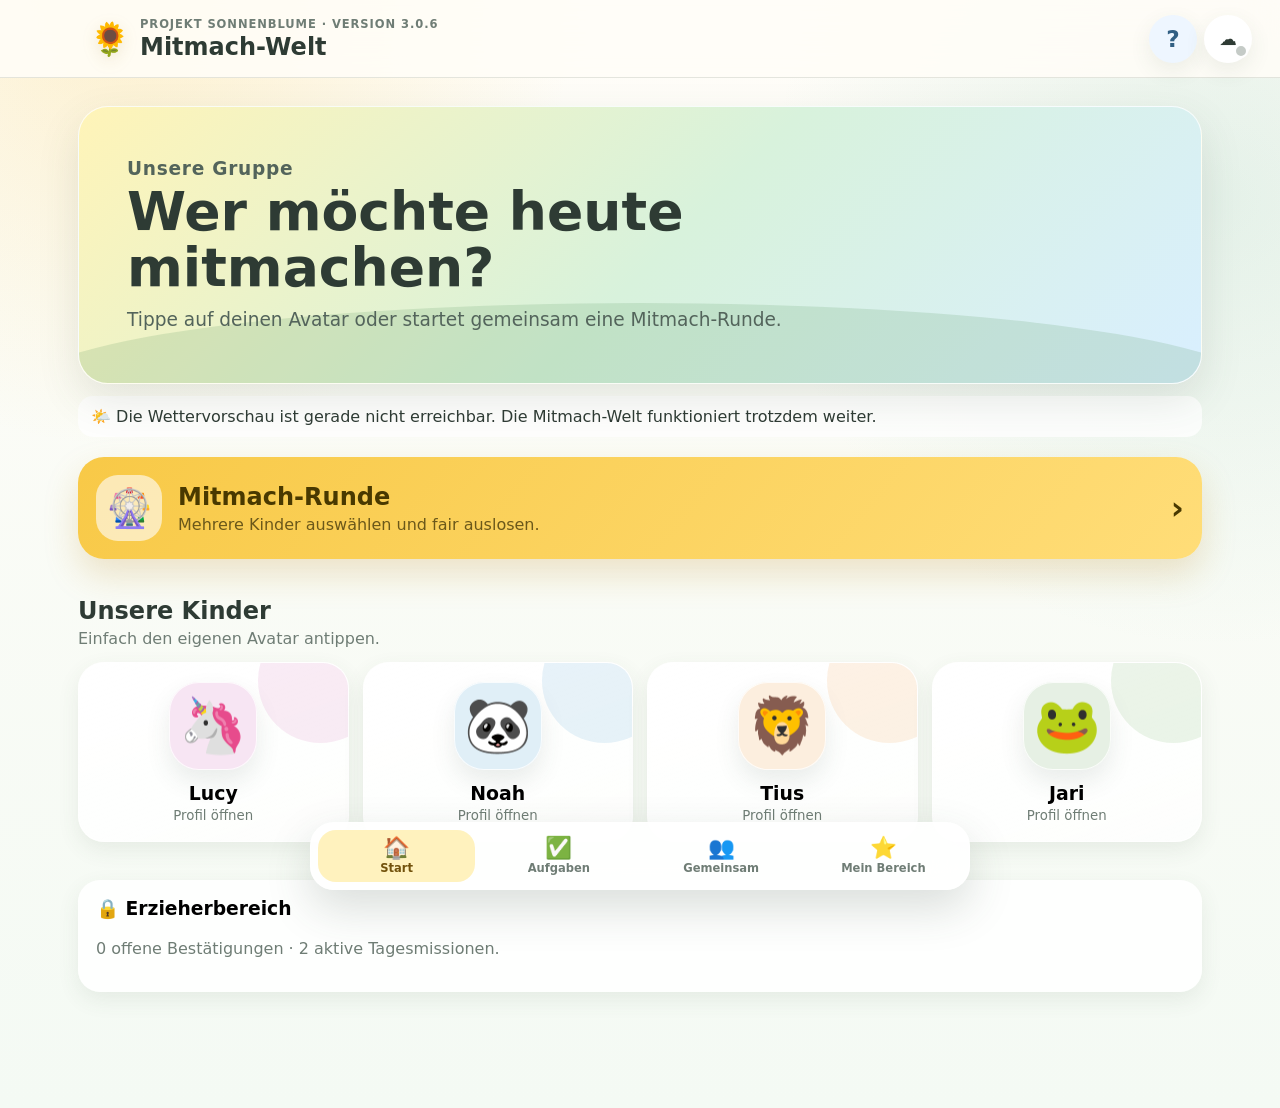
==== index.html @ bdfdc665 "Mitmach-Welt 3.0.6 – kritischen Profil-Navigationsfehler beheben" ====
<!doctype html>
<html lang="de">
<head>
  <meta charset="utf-8">
  <meta name="viewport" content="width=device-width, initial-scale=1, viewport-fit=cover">
  <meta name="theme-color" content="#f6c84d">
  <meta name="color-scheme" content="light">
  <meta name="apple-mobile-web-app-capable" content="yes">
  <meta name="apple-mobile-web-app-status-bar-style" content="default">
  <meta name="apple-mobile-web-app-title" content="Mitmach-Welt">
  <meta name="description" content="Mitmach-Welt – Aufgaben, persönliche Ziele und gemeinsame Erfolge für Kinder in Wohngruppen.">
  <link rel="manifest" href="./manifest.webmanifest">
  <link rel="apple-touch-icon" href="./icon-192.png">
  <link rel="stylesheet" href="./styles.css">
  <title>Mitmach-Welt 3.0.6</title>
</head>
<body>
  <div class="app-shell" id="appShell">
    <header class="topbar">
      <button class="round-icon-button" id="backButton" type="button" aria-label="Zurück" hidden>←</button>
      <div class="brand-block">
        <span class="brand-flower" aria-hidden="true">🌻</span>
        <div>
          <p class="eyebrow">Projekt Sonnenblume · Version 3.0.6</p>
          <h1 id="screenTitle">Mitmach-Welt</h1>
        </div>
      </div>
      <div class="topbar-actions">
        <button class="round-icon-button help-icon-button" id="helpButton" type="button" aria-label="Hilfe zur Mitmach-Welt" title="Hilfe">?</button>
        <button class="round-icon-button sync-icon-button" id="syncButton" type="button" aria-label="Geräte & Synchronisierung" title="Geräte & Synchronisierung">☁️</button>
        <button class="round-icon-button hidden-home-button" id="homeButton" type="button" aria-label="Startseite" hidden>⌂</button>
      </div>
    </header>

    <main id="app" class="screen" aria-live="polite"></main>

    <nav class="bottom-nav" id="bottomNav" aria-label="Hauptnavigation"></nav>
  </div>

  <div id="modalRoot"></div>
  <div id="toast" class="toast" role="status"></div>
  <div id="confettiRoot" class="confetti-root" aria-hidden="true"></div>
  <div id="updateBanner" class="update-banner" hidden>
    <span>Eine neue Version ist bereit.</span>
    <button id="reloadApp" type="button">Jetzt laden</button>
  </div>

  <noscript>Für die Mitmach-Welt muss JavaScript aktiviert sein.</noscript>
  <script src="./app.js" defer></script>
  <script src="./hotfix-3.0.3.js" defer></script>
  <script src="./hotfix-3.0.4.js" defer></script>
  <script src="./hotfix-3.0.6.js" defer></script>
  <script src="./sync.js" defer></script>
</body>
</html>
---- styles.css ----
:root {
  --sun: #f6c84d;
  --sun-deep: #e7a821;
  --leaf: #5f9b62;
  --leaf-dark: #3f7250;
  --sky: #dff3ff;
  --cream: #fffaf0;
  --paper: rgba(255,255,255,.94);
  --ink: #2e3b34;
  --muted: #6f7d75;
  --line: rgba(66, 86, 74, .14);
  --danger: #b95e65;
  --warning: #b8842a;
  --success: #4d8c60;
  --shadow: 0 16px 42px rgba(72, 86, 70, .13);
  --shadow-soft: 0 8px 22px rgba(72, 86, 70, .09);
  --radius-xl: 30px;
  --radius-lg: 22px;
  --radius-md: 16px;
  --safe-top: env(safe-area-inset-top, 0px);
  --safe-bottom: env(safe-area-inset-bottom, 0px);
}

* { box-sizing: border-box; }
html { min-height: 100%; background: var(--cream); }
body {
  margin: 0;
  min-height: 100%;
  color: var(--ink);
  font-family: ui-rounded, "SF Pro Rounded", "Avenir Next", "Segoe UI", system-ui, sans-serif;
  background:
    radial-gradient(circle at 10% 0%, rgba(246,200,77,.24), transparent 28rem),
    radial-gradient(circle at 95% 18%, rgba(117,190,166,.18), transparent 28rem),
    linear-gradient(180deg, #fffdf8 0%, #f4faf4 100%);
  -webkit-tap-highlight-color: transparent;
}
button, input, select, textarea { font: inherit; }
button { -webkit-tap-highlight-color: transparent; }
button:focus-visible, input:focus-visible, select:focus-visible, textarea:focus-visible {
  outline: 4px solid rgba(74, 143, 201, .24);
  outline-offset: 2px;
}

.app-shell { min-height: 100vh; padding-bottom: calc(88px + var(--safe-bottom)); }
.topbar {
  position: sticky;
  top: 0;
  z-index: 50;
  min-height: calc(78px + var(--safe-top));
  padding: calc(12px + var(--safe-top)) clamp(14px, 3vw, 28px) 12px;
  display: grid;
  grid-template-columns: 50px minmax(0,1fr) 50px;
  align-items: center;
  gap: 12px;
  background: rgba(255,253,248,.88);
  backdrop-filter: blur(18px);
  border-bottom: 1px solid var(--line);
}
.brand-block { display: flex; align-items: center; gap: 10px; min-width: 0; }
.brand-flower { font-size: 2rem; filter: drop-shadow(0 5px 8px rgba(157,115,22,.15)); }
.eyebrow { margin: 0 0 2px; font-size: .72rem; letter-spacing: .08em; text-transform: uppercase; color: var(--muted); font-weight: 800; }
.topbar h1 { margin: 0; font-size: clamp(1.14rem, 3vw, 1.5rem); white-space: nowrap; overflow: hidden; text-overflow: ellipsis; }
.round-icon-button {
  width: 48px; height: 48px; border: 0; border-radius: 50%; background: white; color: var(--ink);
  box-shadow: var(--shadow-soft); font-size: 1.45rem; font-weight: 900; cursor: pointer;
}
.round-icon-button[hidden] { visibility: hidden; display: block; }
.screen { width: min(1180px, 100%); margin: 0 auto; padding: clamp(16px, 3vw, 28px); }

.bottom-nav {
  position: fixed;
  z-index: 60;
  left: 50%; bottom: calc(10px + var(--safe-bottom)); transform: translateX(-50%);
  width: min(560px, calc(100% - 22px));
  min-height: 68px; padding: 7px;
  display: grid; grid-template-columns: repeat(3,1fr); gap: 5px;
  border: 1px solid rgba(255,255,255,.75); border-radius: 24px;
  background: rgba(255,255,255,.9); backdrop-filter: blur(22px); box-shadow: 0 18px 45px rgba(55,72,60,.18);
}
.bottom-nav button {
  border: 0; border-radius: 18px; background: transparent; color: var(--muted); cursor: pointer;
  display: grid; place-items: center; align-content: center; gap: 2px; min-width: 0;
}
.bottom-nav button span { font-size: 1.35rem; line-height: 1; }
.bottom-nav button b { font-size: .72rem; white-space: nowrap; overflow: hidden; text-overflow: ellipsis; max-width: 100%; }
.bottom-nav button.active { background: #fff2be; color: #72520c; }

.hero {
  position: relative; overflow: hidden; border-radius: var(--radius-xl); padding: clamp(22px,5vw,48px);
  background: linear-gradient(135deg, #fff4b8, #d8f2dc 52%, #d9efff);
  box-shadow: var(--shadow); border: 1px solid rgba(255,255,255,.8);
}
.hero::after { content:""; position:absolute; inset:auto -5% -90px; height:170px; background:rgba(92,152,94,.18); border-radius:50% 50% 0 0; }
.hero > * { position: relative; z-index: 1; }
.hero-kicker { margin: 0 0 8px; color: var(--leaf-dark); font-weight: 900; letter-spacing:.04em; }
.hero h2 { margin: 0 0 10px; font-size: clamp(1.65rem, 5vw, 3.35rem); line-height: 1.05; max-width: 770px; }
.hero p { margin: 0; max-width: 720px; color: #53645b; font-size: clamp(1rem,2.3vw,1.16rem); line-height:1.55; }
.hero-actions { margin-top: 24px; display:flex; flex-wrap:wrap; gap:12px; }

.primary-button, .secondary-button, .ghost-button, .danger-button, .success-button {
  border:0; border-radius: 18px; padding: 14px 18px; font-weight: 900; cursor:pointer; min-height: 52px;
  display:inline-flex; align-items:center; justify-content:center; gap:9px; text-decoration:none;
}
.primary-button { color:#4d3a00; background: linear-gradient(180deg,#ffe17a,#f4c342); box-shadow: 0 10px 22px rgba(196,143,26,.2); }
.secondary-button { color:#285f48; background:#e0f3e7; }
.ghost-button { color:var(--ink); background:#fff; border:1px solid var(--line); }
.danger-button { color:#8e3841; background:#fde7e9; }
.success-button { color:#205a34; background:#dff2e4; }
.small-button { min-height:38px; padding:9px 12px; border-radius:13px; font-size:.88rem; }
.full-button { width:100%; }
button:disabled { opacity:.45; cursor:not-allowed; box-shadow:none; }

.section { margin-top: clamp(22px,4vw,38px); }
.section-heading { display:flex; align-items:end; justify-content:space-between; gap:16px; margin-bottom:14px; }
.section-heading h2, .section-heading h3 { margin:0; }
.section-heading p { margin:4px 0 0; color:var(--muted); }

.round-launch {
  margin-top: 20px; padding: 18px; border-radius: 26px; background: linear-gradient(130deg,#f8c947,#ffdd78);
  box-shadow: 0 16px 34px rgba(190,137,28,.21); display:grid; grid-template-columns:auto 1fr auto; align-items:center; gap:16px; cursor:pointer; border:0; width:100%; text-align:left; color:#493900;
}
.round-launch .big-icon { width:66px; height:66px; display:grid; place-items:center; border-radius:22px; background:rgba(255,255,255,.6); font-size:2.35rem; }
.round-launch h3 { margin:0 0 4px; font-size:clamp(1.14rem,3vw,1.5rem); }
.round-launch p { margin:0; color:#6b581a; }
.round-launch .arrow { font-size:2rem; font-weight:900; }

.child-grid { display:grid; grid-template-columns:repeat(auto-fit,minmax(150px,1fr)); gap:14px; }
.child-card {
  position:relative; min-height:180px; border:1px solid rgba(255,255,255,.9); border-radius:26px; padding:18px;
  background:linear-gradient(160deg, rgba(255,255,255,.98), rgba(255,255,255,.76)); box-shadow:var(--shadow-soft); cursor:pointer;
  display:flex; flex-direction:column; align-items:center; justify-content:center; text-align:center; overflow:hidden;
}
.child-card::before { content:""; position:absolute; width:125px; height:125px; border-radius:50%; background:var(--accent,#f4cf6c); opacity:.14; top:-45px; right:-35px; }
.child-avatar { width:88px; height:88px; display:grid; place-items:center; border-radius:30px; font-size:3.4rem; background:color-mix(in srgb, var(--accent,#f4cf6c) 18%, white); box-shadow:inset 0 0 0 1px rgba(255,255,255,.8),0 12px 25px rgba(60,75,65,.1); }
.child-card h3 { margin:12px 0 4px; font-size:1.18rem; }
.child-card small { color:var(--muted); }
.notification-dot { position:absolute; top:14px; right:14px; min-width:26px; height:26px; padding:0 7px; border-radius:999px; background:#e96f82; color:white; display:grid; place-items:center; font-size:.76rem; font-weight:900; box-shadow:0 6px 14px rgba(185,74,93,.25); }

.card, .panel {
  background:var(--paper); border:1px solid rgba(255,255,255,.85); border-radius:var(--radius-lg); box-shadow:var(--shadow-soft);
}
.card { padding:18px; }
.panel { padding:clamp(18px,3vw,28px); }
.card h3, .panel h2, .panel h3 { margin-top:0; }
.muted { color:var(--muted); }
.tiny { font-size:.82rem; }

.stats-row { display:grid; grid-template-columns:repeat(4,minmax(0,1fr)); gap:10px; }
.stat-pill { border-radius:18px; padding:12px 10px; background:#fff; border:1px solid var(--line); text-align:center; }
.stat-pill span { display:block; font-size:1.35rem; }
.stat-pill b { display:block; margin-top:3px; font-size:.92rem; }
.stat-pill small { color:var(--muted); }

.profile-banner {
  border-radius:30px; padding:clamp(20px,4vw,34px); background:linear-gradient(135deg,color-mix(in srgb,var(--accent) 28%,white),#fff 55%,#e8f5ec);
  display:grid; grid-template-columns:auto 1fr; align-items:center; gap:20px; box-shadow:var(--shadow); overflow:hidden; position:relative;
}
.profile-banner::after { content:""; position:absolute; width:220px;height:220px;border-radius:50%;background:var(--accent);opacity:.08;right:-70px;top:-90px; }
.profile-avatar { width:110px;height:110px;border-radius:36px;display:grid;place-items:center;font-size:4.4rem;background:rgba(255,255,255,.72);box-shadow:0 14px 30px rgba(65,78,68,.12); }
.profile-banner h2 { margin:0 0 8px;font-size:clamp(1.5rem,4vw,2.35rem); }
.profile-banner p { margin:0;color:#5f6d65; }
.balance-strip { margin-top:14px; display:flex; flex-wrap:wrap; gap:8px; }
.balance-chip { display:inline-flex;align-items:center;gap:6px;padding:8px 11px;border-radius:999px;background:rgba(255,255,255,.78);font-weight:900; }

.profile-menu { display:grid; grid-template-columns:repeat(2,minmax(0,1fr)); gap:14px; margin-top:20px; }
.profile-action {
  min-height:138px; border:0; border-radius:24px; padding:19px; text-align:left; cursor:pointer; color:var(--ink); box-shadow:var(--shadow-soft);
  display:flex;flex-direction:column;justify-content:space-between;
}
.profile-action .icon { font-size:2.35rem; }
.profile-action h3 { margin:12px 0 4px; font-size:1.15rem; }
.profile-action p { margin:0;color:#5c6c63;font-size:.9rem;line-height:1.4; }
.profile-action.main { grid-column:1/-1; min-height:155px; background:linear-gradient(125deg,#fff0a7,#ffd866); }
.profile-action.world { background:linear-gradient(135deg,#dff3dc,#cde8d0); }
.profile-action.shop { background:linear-gradient(135deg,#e0efff,#d5e6ff); }
.profile-action.goals { background:linear-gradient(135deg,#f8e1ef,#f4d8e8); }
.profile-action.success { background:linear-gradient(135deg,#f2ead9,#f8e7c6); }

.tabbar { display:flex; gap:8px; overflow-x:auto; padding:4px 2px 10px; scrollbar-width:none; }
.tabbar::-webkit-scrollbar { display:none; }
.tabbar button { flex:0 0 auto; border:1px solid var(--line); background:#fff; border-radius:999px; padding:10px 14px; font-weight:850; color:var(--muted); cursor:pointer; }
.tabbar button.active { background:#fff0b6; color:#6a4e00; border-color:#f1d26c; }

.task-layout { display:grid; grid-template-columns:minmax(0,1fr) minmax(280px,.46fr); gap:18px; }
.task-list { display:grid; gap:12px; }
.task-card { padding:16px; border-radius:22px; background:#fff; border:1px solid var(--line); box-shadow:var(--shadow-soft); }
.task-card-head { display:grid; grid-template-columns:auto 1fr auto; gap:12px; align-items:center; }
.task-icon { width:56px;height:56px;border-radius:18px;display:grid;place-items:center;background:#f8f3df;font-size:2rem; }
.task-card h3 { margin:0 0 3px; font-size:1.04rem; }
.task-meta { display:flex;flex-wrap:wrap;gap:6px;margin-top:8px; }
.chip { display:inline-flex;align-items:center;gap:5px;border-radius:999px;padding:5px 9px;background:#f3f6f3;color:#607068;font-size:.76rem;font-weight:800; }
.chip.pending { background:#e5effb;color:#3f6f9c; }
.chip.team { background:#e6f1e8;color:#3f7551; }
.chip.warning { background:#fff1d8;color:#8f671f; }
.chip.success { background:#e2f3e7;color:#367148; }
.task-card-actions { display:flex;flex-wrap:wrap;gap:8px;margin-top:13px; }
.progress-track { height:10px;border-radius:999px;background:#e9eee9;overflow:hidden; }
.progress-fill { height:100%;border-radius:inherit;background:linear-gradient(90deg,#6cac70,#92c67d); }
.empty-state { text-align:center;padding:35px 20px;border:2px dashed rgba(91,114,97,.18);border-radius:24px;background:rgba(255,255,255,.55); }
.empty-state .emoji { font-size:3.2rem;display:block;margin-bottom:10px; }

.goal-card { border-left:6px solid var(--accent,#d177a8); }
.goal-choices { display:grid;grid-template-columns:repeat(3,1fr);gap:8px;margin-top:12px; }
.choice-button { border:1px solid var(--line);border-radius:16px;background:#fff;padding:11px 8px;font-weight:850;cursor:pointer; }
.choice-button.selected { border-color:#78a982;background:#e6f4e9;color:#2d6540; }

.world-scene {
  position:relative; min-height:430px; border-radius:30px; overflow:hidden; box-shadow:var(--shadow); border:1px solid rgba(255,255,255,.8);
  background:linear-gradient(#bfe6ff 0 46%,#a9d68a 46% 100%);
}
.world-scene.theme-magic { background:linear-gradient(#c9c0ff 0 43%,#6e9a69 43% 100%); }
.world-scene.theme-ocean { background:linear-gradient(#b9e9ff 0 46%,#f4dfa3 46% 67%,#68c8db 67% 100%); }
.world-scene.theme-space { background:radial-gradient(circle at 20% 20%,#344269,#11172c 62%); }
.world-scene.theme-dino { background:linear-gradient(#bfe8d5 0 42%,#5e9b64 42% 100%); }
.world-scene.theme-farm { background:linear-gradient(#cbeaff 0 43%,#b6d987 43% 100%); }
.world-sun { position:absolute;right:7%;top:8%;font-size:4.3rem;filter:drop-shadow(0 8px 14px rgba(219,162,40,.25)); }
.world-title { position:absolute;left:20px;top:18px;background:rgba(255,255,255,.76);backdrop-filter:blur(8px);padding:10px 14px;border-radius:16px;font-weight:900; }
.world-ground { position:absolute;left:-5%;right:-5%;bottom:-45px;height:180px;border-radius:50% 50% 0 0;background:rgba(60,125,67,.32); }
.world-items { position:absolute;inset:80px 18px 40px;display:grid;grid-template-columns:repeat(6,1fr);grid-auto-rows:70px;align-items:end;gap:4px; }
.world-item { font-size:clamp(2rem,5vw,4rem);text-align:center;filter:drop-shadow(0 8px 8px rgba(44,69,50,.2));animation:floaty 4s ease-in-out infinite; }
.world-item:nth-child(2n) { animation-delay:-1.7s; }
.world-item:nth-child(3n) { animation-delay:-2.8s; }
.world-starter { position:absolute;left:0;right:0;bottom:55px;text-align:center;font-size:clamp(3rem,10vw,6.5rem);letter-spacing:.18em; }
@keyframes floaty { 50% { transform:translateY(-7px) rotate(1deg); } }

.shop-grid { display:grid;grid-template-columns:repeat(auto-fit,minmax(190px,1fr));gap:12px; }
.shop-card { border-radius:22px;background:#fff;border:1px solid var(--line);padding:16px;display:flex;flex-direction:column;box-shadow:var(--shadow-soft); }
.shop-card .shop-icon { font-size:3.1rem; }
.shop-card h3 { margin:10px 0 5px; }
.shop-card p { margin:0 0 14px;color:var(--muted);font-size:.88rem;line-height:1.42;flex:1; }
.price { display:flex;justify-content:space-between;align-items:center;gap:8px;font-weight:900; }

.badge-grid { display:grid;grid-template-columns:repeat(auto-fit,minmax(180px,1fr));gap:12px; }
.badge-card { padding:18px;border-radius:22px;background:#fff;border:1px solid var(--line);text-align:center;box-shadow:var(--shadow-soft); }
.badge-card.locked { filter:grayscale(1);opacity:.45; }
.badge-icon { font-size:3rem; }
.badge-card h3 { margin:10px 0 4px; }
.badge-card p { margin:0;color:var(--muted);font-size:.86rem; }

.group-world-banner { background:linear-gradient(135deg,#e2f3e1,#fff1b8,#ddebff); }
.milestone-list { display:grid;gap:10px; }
.milestone { display:grid;grid-template-columns:auto 1fr auto;align-items:center;gap:12px;padding:14px;border-radius:18px;background:#fff;border:1px solid var(--line); }
.milestone.done { background:#e8f5e9; }
.milestone-icon { font-size:2rem; }

.round-stage { text-align:center; padding:clamp(22px,4vw,40px); }
.roulette { width:min(360px,86vw);aspect-ratio:1;border-radius:50%;margin:20px auto;display:grid;place-items:center;background:conic-gradient(#ffd85f 0 25%,#d8efdb 25% 50%,#d9ebff 50% 75%,#f4d9e9 75%);box-shadow:0 20px 50px rgba(63,79,67,.18);border:12px solid white; }
.roulette.spin { animation:spin 1.6s cubic-bezier(.2,.8,.2,1); }
.roulette-inner { width:62%;height:62%;border-radius:50%;background:white;display:grid;place-items:center;font-size:5.2rem;box-shadow:inset 0 0 0 1px var(--line); }
@keyframes spin { to { transform:rotate(1080deg); } }
.order-list { display:grid;gap:10px;max-width:640px;margin:0 auto; }
.order-item { display:grid;grid-template-columns:42px 58px 1fr;align-items:center;gap:10px;padding:12px 15px;background:#fff;border-radius:18px;border:1px solid var(--line);text-align:left; }
.order-number { width:34px;height:34px;border-radius:50%;background:#ffe59a;display:grid;place-items:center;font-weight:950; }
.order-avatar { font-size:2.2rem; }

.educator-layout { display:grid;grid-template-columns:220px minmax(0,1fr);gap:18px; }
.side-tabs { display:grid;gap:8px;align-content:start;position:sticky;top:105px; }
.side-tabs button { border:0;border-radius:16px;background:#fff;padding:13px 14px;text-align:left;font-weight:850;color:var(--muted);cursor:pointer;box-shadow:var(--shadow-soft); }
.side-tabs button.active { background:#fff0b4;color:#684e05; }
.admin-grid { display:grid;grid-template-columns:repeat(auto-fit,minmax(220px,1fr));gap:12px; }
.admin-list { display:grid;gap:10px; }
.admin-row { display:grid;grid-template-columns:auto 1fr auto;align-items:center;gap:12px;padding:13px 14px;border-radius:18px;background:#fff;border:1px solid var(--line); }
.admin-row-icon { width:48px;height:48px;border-radius:16px;display:grid;place-items:center;background:#f4f6f3;font-size:1.8rem; }
.admin-row h4 { margin:0 0 3px; }
.admin-row p { margin:0;color:var(--muted);font-size:.84rem; }
.review-card { border-left:6px solid #5d91c5; }
.review-card.declined { border-left-color:#c78487; }
.review-grid { display:grid;grid-template-columns:repeat(auto-fit,minmax(240px,1fr));gap:12px; }

.form-grid { display:grid;grid-template-columns:repeat(2,minmax(0,1fr));gap:14px; }
.form-field { display:grid;gap:6px; }
.form-field.full { grid-column:1/-1; }
.form-field label, .form-label { font-size:.84rem;font-weight:900;color:#53645b; }
input, select, textarea { width:100%;border:1px solid rgba(70,91,78,.2);border-radius:14px;background:#fff;padding:12px 13px;color:var(--ink); }
textarea { resize:vertical;min-height:92px; }
.checkbox-grid { display:flex;flex-wrap:wrap;gap:8px; }
.check-chip input { position:absolute;opacity:0;pointer-events:none; }
.check-chip span { display:inline-flex;align-items:center;justify-content:center;min-width:42px;padding:9px 11px;border-radius:13px;border:1px solid var(--line);background:#fff;font-weight:850;cursor:pointer; }
.check-chip input:checked + span { background:#e2f2e5;border-color:#8ab691;color:#2c6840; }
.avatar-picker { display:grid;grid-template-columns:repeat(auto-fill,minmax(52px,1fr));gap:7px;max-height:280px;overflow:auto;padding:3px; }
.avatar-option { aspect-ratio:1;border:1px solid var(--line);border-radius:16px;background:#fff;font-size:1.8rem;cursor:pointer; }
.avatar-option.selected { background:#fff0b8;border-color:#e4bd38;box-shadow:0 0 0 3px rgba(238,197,64,.18); }
.color-picker { display:flex;flex-wrap:wrap;gap:9px; }
.color-option { width:38px;height:38px;border-radius:50%;border:4px solid white;box-shadow:0 0 0 1px var(--line);cursor:pointer; }
.color-option.selected { box-shadow:0 0 0 4px rgba(56,91,70,.23); }

.modal-backdrop { position:fixed;z-index:100;inset:0;padding:18px;display:grid;place-items:center;background:rgba(36,52,43,.42);backdrop-filter:blur(8px); }
.modal { width:min(720px,100%);max-height:min(88vh,900px);overflow:auto;border-radius:28px;background:#fffaf2;box-shadow:0 30px 80px rgba(37,50,41,.3);border:1px solid rgba(255,255,255,.8); }
.modal-head { position:sticky;top:0;z-index:2;padding:18px 20px;background:rgba(255,250,242,.94);backdrop-filter:blur(12px);display:flex;justify-content:space-between;align-items:center;border-bottom:1px solid var(--line); }
.modal-head h2 { margin:0;font-size:1.25rem; }
.modal-close { width:42px;height:42px;border-radius:50%;border:0;background:#fff;font-size:1.3rem;cursor:pointer; }
.modal-body { padding:20px; }
.modal-actions { display:flex;justify-content:flex-end;flex-wrap:wrap;gap:9px;margin-top:18px; }
.reward-reveal { text-align:center;padding:12px 4px; }
.reward-reveal .main-emoji { font-size:5rem;display:block;animation:pop .55s ease-out; }
@keyframes pop { 0%{transform:scale(.4);opacity:0} 70%{transform:scale(1.12)} 100%{transform:scale(1);opacity:1} }
.reward-totals { display:flex;justify-content:center;flex-wrap:wrap;gap:10px;margin:18px 0; }
.reward-total { padding:11px 15px;border-radius:16px;background:#fff;font-weight:950;font-size:1.05rem;box-shadow:var(--shadow-soft); }

.toast { position:fixed;z-index:130;left:50%;bottom:calc(98px + var(--safe-bottom));transform:translate(-50%,24px);opacity:0;pointer-events:none;background:#2f4437;color:#fff;padding:12px 17px;border-radius:16px;box-shadow:0 14px 35px rgba(31,49,38,.25);font-weight:850;transition:.25s ease;max-width:calc(100% - 30px);text-align:center; }
.toast.show { opacity:1;transform:translate(-50%,0); }
.update-banner { position:fixed;z-index:140;left:50%;top:calc(12px + var(--safe-top));transform:translateX(-50%);background:#294238;color:white;border-radius:18px;padding:10px 12px 10px 16px;display:flex;align-items:center;gap:12px;box-shadow:0 18px 42px rgba(31,49,38,.3); }
.update-banner[hidden] { display:none; }
.update-banner button { border:0;border-radius:12px;background:#ffe17a;padding:8px 11px;font-weight:900; }
.confetti-root { position:fixed;z-index:120;inset:0;pointer-events:none;overflow:hidden; }
.confetti { position:absolute;top:-30px;font-size:1.35rem;animation:fall 2.4s linear forwards; }
@keyframes fall { to { transform:translateY(110vh) rotate(720deg);opacity:.2; } }

.callout { border-radius:18px;padding:14px 16px;background:#eef6ff;border:1px solid #d6e8fa;color:#42647e; }
.callout.success { background:#e8f5ea;border-color:#cde8d2;color:#376a45; }
.callout.warning { background:#fff4df;border-color:#f3dfb7;color:#765b28; }
.callout p { margin:0; }
.inline-actions { display:flex;flex-wrap:wrap;gap:8px; }
.divider { height:1px;background:var(--line);margin:18px 0; }
.hidden { display:none !important; }

body.reduce-motion *, body.reduce-motion *::before, body.reduce-motion *::after { animation-duration:.001ms !important;animation-iteration-count:1 !important;scroll-behavior:auto !important;transition-duration:.001ms !important; }

@media (max-width: 820px) {
  .task-layout, .educator-layout { grid-template-columns:1fr; }
  .side-tabs { position:static;display:flex;overflow-x:auto;padding-bottom:8px; }
  .side-tabs button { flex:0 0 auto;white-space:nowrap; }
  .profile-menu { grid-template-columns:1fr 1fr; }
  .stats-row { grid-template-columns:repeat(2,1fr); }
}
@media (max-width: 620px) {
  .screen { padding:14px; }
  .topbar { grid-template-columns:46px minmax(0,1fr) 46px;padding-left:10px;padding-right:10px;gap:7px; }
  .brand-flower { display:none; }
  .round-icon-button { width:44px;height:44px; }
  .hero { border-radius:24px; }
  .round-launch { grid-template-columns:auto 1fr;padding:15px; }
  .round-launch .arrow { display:none; }
  .round-launch .big-icon { width:56px;height:56px;font-size:2rem; }
  .child-grid { grid-template-columns:repeat(2,minmax(0,1fr)); }
  .child-card { min-height:154px;padding:14px; }
  .child-avatar { width:72px;height:72px;border-radius:24px;font-size:2.8rem; }
  .profile-banner { grid-template-columns:1fr;text-align:center;justify-items:center; }
  .balance-strip { justify-content:center; }
  .profile-menu { grid-template-columns:1fr; }
  .profile-action.main { grid-column:auto; }
  .task-card-head { grid-template-columns:auto 1fr; }
  .task-card-head > :last-child { grid-column:1/-1; }
  .form-grid { grid-template-columns:1fr; }
  .form-field.full { grid-column:auto; }
  .world-items { grid-template-columns:repeat(4,1fr); }
  .modal-backdrop { padding:8px;place-items:end center; }
  .modal { border-radius:26px 26px 0 0;max-height:92vh; }
  .bottom-nav { bottom:calc(6px + var(--safe-bottom)); }
}

/* Geräte-Synchronisierung · Version 2.1 */
.topbar { grid-template-columns: 50px minmax(0,1fr) auto; }
.topbar-actions { display:flex; align-items:center; justify-content:flex-end; gap:7px; }
.sync-icon-button { position:relative; font-size:1.1rem; }
.sync-icon-button::after {
  content:""; position:absolute; right:4px; bottom:5px; width:10px; height:10px; border-radius:50%;
  background:#9aa69f; border:2px solid white;
}
.sync-icon-button[data-sync-status="online"]::after { background:#55ad70; }
.sync-icon-button[data-sync-status="connecting"]::after { background:#e2aa35; animation:syncPulse 1.2s infinite; }
.sync-icon-button[data-sync-status="error"]::after { background:#d45d67; }
.sync-icon-button[data-sync-status="offline"]::after { background:#9aa69f; }
.sync-icon-button[data-sync-status="off"]::after { background:#c5cbc7; }
@keyframes syncPulse { 50% { transform:scale(1.35); opacity:.55; } }
.device-role-child .bottom-nav { grid-template-columns:repeat(2,1fr); }
.sync-grid { display:grid; grid-template-columns:repeat(2,minmax(0,1fr)); gap:14px; }
.sync-grid .card { display:flex; flex-direction:column; gap:10px; }
.sync-grid .card h3, .sync-grid .card p { margin:0; }
.sync-status-line {
  display:flex; align-items:center; gap:12px; padding:14px 16px; border-radius:20px;
  background:#f1f2ee; border:1px solid var(--line);
}
.sync-status-line > span { width:46px; height:46px; display:grid; place-items:center; border-radius:16px; background:white; font-size:1.55rem; }
.sync-status-line div { display:grid; gap:3px; }
.sync-status-line small { color:var(--muted); }
.sync-status-line.online { background:#e2f3e7; border-color:#c1e4cb; }
.sync-status-line.connecting { background:#fff2cd; border-color:#f1dc9c; }
.sync-status-line.error { background:#fde8e9; border-color:#f2c5ca; }
.sync-intro-icon { font-size:3.6rem; text-align:center; margin:2px 0 8px; }
.sync-role-buttons { display:grid; gap:10px; margin-top:18px; }
.sync-modal-backdrop textarea { min-height:100px; font-family:ui-monospace,SFMono-Regular,Consolas,monospace; font-size:.84rem; }
@media (max-width:720px) {
  .topbar { grid-template-columns:44px minmax(0,1fr) auto; }
  .topbar-actions { gap:4px; }
  .topbar-actions .round-icon-button { width:42px; height:42px; }
  .sync-grid { grid-template-columns:1fr; }
}

/* Version 2.1.1: Offene Aufgaben zuerst */
.priority-task-block, .priority-panel {
  border: 2px solid rgba(246, 200, 77, .55);
  border-radius: 22px;
  padding: 16px;
  background: linear-gradient(180deg, rgba(255,250,224,.92), rgba(255,255,255,.95));
  box-shadow: 0 10px 28px rgba(90,72,18,.08);
}
.available-task-block { margin-top: 22px; }
.active-task-card { border-left: 5px solid #f6c84d; }
.empty-state.compact { padding: 16px; }
.empty-state.compact .emoji { font-size: 2rem; }

/* Version 2.1.3 – zuverlässige Aufgabenverwaltung */
.modal-action-spacer { flex: 1 1 auto; }
.form-error { color: #a22535 !important; font-weight: 700; }
@media (max-width: 640px) {
  .modal-actions .modal-action-spacer { display: none; }
  .modal-actions > button { flex: 1 1 100%; }
}

/* Version 2.2.0: altersgerechte Aufgaben */
.age-rule-box {
  padding: 14px;
  border: 1px solid rgba(239, 159, 70, .35);
  border-radius: 16px;
  background: rgba(255, 246, 226, .75);
}
.age-rule-box label {
  display: flex;
  align-items: flex-start;
  gap: 10px;
}
.age-supported-task {
  border-color: rgba(239, 159, 70, .48);
}
.compact-callout {
  margin-top: 12px;
  padding: 10px 12px;
}
.compact-callout p {
  margin: 0;
}

/* Version 2.2.1 – zuverlässiges Speichern von Missionen und Wünschen */
.form-save-status { margin: 12px 0 0; padding: 10px 12px; border-radius: 12px; font-weight: 700; }
.form-save-status:empty { display:none; }
.form-save-status.error { background:#fff0f0; color:#8d1f1f; }
.form-save-status.success { background:#eefaf0; color:#276b36; }

/* Version 2.2.2 – Symbolauswahl im Wunschladen */
.wish-symbol-current { display:flex;align-items:center;gap:13px;margin-top:8px;padding:12px 14px;border:1px solid var(--line);border-radius:18px;background:#fff; }
.wish-symbol-current p { margin:3px 0 0; }
.wish-symbol-preview { flex:0 0 auto;width:58px;height:58px;display:grid;place-items:center;border-radius:18px;background:#fff1b8;border:1px solid #e9c752;font-size:2.25rem;box-shadow:var(--shadow-soft); }
.wish-symbol-picker { margin-top:12px;padding:12px;border:1px solid var(--line);border-radius:18px;background:rgba(255,255,255,.64);max-height:330px;overflow:auto; }
.wish-symbol-group + .wish-symbol-group { margin-top:14px; }
.wish-symbol-group h4 { margin:0 0 7px;font-size:.88rem;color:var(--muted); }
.wish-symbol-grid { display:grid;grid-template-columns:repeat(auto-fill,minmax(46px,1fr));gap:7px; }
.wish-symbol-option { min-width:0;aspect-ratio:1;border:1px solid var(--line);border-radius:14px;background:#fff;font-size:1.55rem;cursor:pointer;transition:transform .15s ease,box-shadow .15s ease,border-color .15s ease; }
.wish-symbol-option:hover { transform:translateY(-1px);box-shadow:var(--shadow-soft); }
.wish-symbol-option.selected { background:#fff0b8;border-color:#dbae22;box-shadow:0 0 0 3px rgba(238,197,64,.22); }
.wish-custom-symbol { display:flex;gap:9px;align-items:stretch;margin-top:10px; }
.wish-custom-symbol input { flex:1;min-width:0; }
.wish-custom-symbol button { white-space:nowrap; }
@media (max-width:560px) {
  .wish-symbol-picker { max-height:290px; }
  .wish-symbol-grid { grid-template-columns:repeat(6,minmax(0,1fr)); }
  .wish-custom-symbol { flex-direction:column; }
  .wish-custom-symbol button { width:100%; }
}

/* Version 2.3.0 */
.weather-strip{display:grid;grid-template-columns:repeat(3,minmax(0,1fr));gap:12px;margin:0 0 18px}.weather-card{display:flex;align-items:center;gap:12px;padding:14px 16px;border-radius:18px;background:rgba(255,255,255,.86);box-shadow:var(--shadow-soft);border:1px solid rgba(75,100,80,.12)}.weather-card p,.weather-card small{margin:2px 0}.weather-icon{font-size:2rem}.weather-loading{grid-column:1/-1;padding:14px 16px;border-radius:16px;background:rgba(255,255,255,.75)}
@media(max-width:760px){.weather-strip{grid-template-columns:1fr}.weather-card{padding:11px 13px}}

/* Version 2.4.0: übersichtliche Kategorien */
.task-category-section { margin-top: 18px; }
.task-category-title { margin: 0 0 10px; font-size: 1.08rem; }
.task-admin-category > h3 { margin-bottom: 10px; }

/* Version 2.5.0 – flexible Teamaufgaben, Vorlesen, kompakte Mobilansicht und altersneutrale Bereiche */
.task-title-line { display:flex; align-items:center; gap:8px; min-width:0; }
.task-title-line h3 { flex:1; min-width:0; margin:0 0 3px; }
.task-speak-button {
  flex:0 0 auto; width:40px; height:40px; border:1px solid var(--line); border-radius:13px;
  background:#fff; display:grid; place-items:center; font-size:1.15rem; cursor:pointer; box-shadow:0 5px 14px rgba(60,75,65,.08);
}
.task-speak-button[aria-pressed="true"] { background:#e5f0ff; border-color:#9bc1e8; }

.participant-grid { display:grid; grid-template-columns:repeat(auto-fit,minmax(190px,1fr)); gap:9px; margin-top:8px; }
.participant-option {
  display:grid; grid-template-columns:auto auto 1fr; align-items:center; gap:10px; padding:11px 12px;
  border:1px solid var(--line); border-radius:16px; background:#fff; cursor:pointer;
}
.participant-option.selected { background:#e9f6ec; border-color:#8fc69d; box-shadow:0 0 0 3px rgba(91,163,111,.12); }
.participant-option input { width:20px; height:20px; }
.participant-option > span:last-child { display:grid; gap:2px; min-width:0; }
.participant-option small { color:var(--muted); font-size:.76rem; }
.participant-avatar { font-size:2rem; }
.allocation-preview { display:grid; gap:6px; margin-top:8px; }
.allocation-preview span { display:flex; justify-content:space-between; gap:12px; padding:7px 9px; border-radius:11px; background:rgba(255,255,255,.7); }
.allocation-preview.compact { margin-top:9px; font-size:.82rem; }
.allocation-preview.compact span { padding:5px 7px; }
.compact-reveal { padding:8px 0 14px; }
.compact-reveal .main-emoji { font-size:3rem; }

.claim-review-table { display:grid; gap:9px; }
.claim-review-row {
  display:grid; grid-template-columns:minmax(190px,1.4fr) repeat(3,minmax(90px,.7fr)); gap:8px; align-items:end;
  padding:11px; border:1px solid var(--line); border-radius:17px; background:#f8faf8; opacity:.64;
}
.claim-review-row.selected { background:#fff; opacity:1; border-color:#a8cdb0; box-shadow:var(--shadow-soft); }
.claim-review-row > label { display:grid; gap:5px; font-size:.76rem; color:var(--muted); }
.claim-review-row input[type="number"] { min-width:0; padding:10px; }
.claim-review-person { grid-template-columns:auto auto 1fr !important; align-items:center; gap:9px !important; color:var(--ink) !important; }
.claim-review-person input { width:20px; height:20px; }
.claim-review-person > span:nth-child(2) { font-size:2rem; }
.claim-review-person > span:last-child { display:grid; gap:2px; }
.claim-review-person small { color:var(--muted); }

.toast.has-action { pointer-events:auto; display:flex; align-items:center; gap:12px; padding:9px 10px 9px 15px; }
.toast.has-action button { border:0; border-radius:12px; padding:9px 12px; background:#fff; color:#244331; font-weight:900; cursor:pointer; }

.world-companion {
  position:absolute; right:8%; bottom:45px; font-size:clamp(2.8rem,8vw,5rem); z-index:4;
  filter:drop-shadow(0 10px 10px rgba(25,35,28,.25));
}
.world-scene.theme-gaming { background:linear-gradient(155deg,#11182c,#26385e 55%,#162037); }
.world-scene.theme-music { background:linear-gradient(145deg,#211b35,#6b3f76 55%,#1c243e); }
.world-scene.theme-sport { background:linear-gradient(#cfeaff 0 43%,#55a967 43% 100%); }
.world-scene.theme-city { background:linear-gradient(#a6c8e8 0 44%,#536579 44% 100%); }
.world-scene.theme-street { background:linear-gradient(#d8e2e8 0 45%,#777b80 45% 100%); }
.world-scene.theme-tech { background:radial-gradient(circle at 25% 20%,#284e68,#111d2b 62%); }
.world-scene.theme-outdoor { background:linear-gradient(#cde6f0 0 42%,#738f5a 42% 100%); }
.world-scene.theme-lounge { background:linear-gradient(145deg,#e7dfd8,#b7a6a1 55%,#8b7977); }
.world-scene.theme-creative { background:linear-gradient(135deg,#f5e8dc,#dfeaf2 50%,#ead9e9); }
.world-scene.theme-night { background:radial-gradient(circle at 20% 20%,#384d77,#10172c 68%); }
.world-scene.theme-gaming .world-title,
.world-scene.theme-music .world-title,
.world-scene.theme-tech .world-title,
.world-scene.theme-night .world-title { color:#fff; background:rgba(12,18,30,.68); }

body.child-style-modern .profile-banner,
body.child-style-modern .profile-action,
body.child-style-modern .task-card,
body.child-style-modern .world-scene { border-radius:17px; }
body.child-style-modern .profile-action { background:#f4f6f8; border:1px solid #dfe4e8; box-shadow:0 8px 20px rgba(35,48,58,.08); }
body.child-style-modern .profile-action.main { background:linear-gradient(135deg,#f7d66d,#e8b838); }
body.child-style-modern .profile-action.world { background:linear-gradient(135deg,#dfe8f1,#cbd8e5); }
body.child-style-modern .profile-action.shop { background:linear-gradient(135deg,#e7e4f1,#d6d0e5); }
body.child-style-modern .profile-action.goals { background:linear-gradient(135deg,#e4ede8,#d4e2da); }
body.child-style-modern .profile-action.success { background:linear-gradient(135deg,#ece8df,#ddd5c6); }
body.child-style-modern .world-item { animation:none; }

body.child-style-neutral .profile-banner,
body.child-style-neutral .profile-action,
body.child-style-neutral .task-card,
body.child-style-neutral .world-scene { border-radius:15px; }
body.child-style-neutral .profile-banner { background:#fff; border:1px solid var(--line); }
body.child-style-neutral .profile-action { background:#fff; border:1px solid var(--line); box-shadow:0 5px 14px rgba(55,70,60,.06); }
body.child-style-neutral .profile-action.main { background:#fff8dc; }
body.child-style-neutral .profile-action.world { background:#f1f6f3; }
body.child-style-neutral .profile-action.shop { background:#f2f5f8; }
body.child-style-neutral .profile-action.goals { background:#f7f3f6; }
body.child-style-neutral .profile-action.success { background:#f7f5f0; }
body.child-style-neutral .world-item { animation:none; }

/* Kompakte Wetterleiste auf allen Geräten, besonders auf dem iPhone */
.weather-strip { display:grid; grid-template-columns:repeat(3,minmax(0,1fr)); gap:9px; margin:12px 0 13px; }
.weather-card { display:block; min-width:0; padding:0; border-radius:16px; background:rgba(255,255,255,.9); box-shadow:var(--shadow-soft); border:1px solid rgba(75,100,80,.12); overflow:hidden; }
.weather-card summary { list-style:none; cursor:pointer; display:grid; justify-items:center; gap:3px; padding:10px 7px 9px; text-align:center; }
.weather-card summary::-webkit-details-marker { display:none; }
.weather-card summary b { font-size:.78rem; }
.weather-card summary strong { font-size:.9rem; white-space:nowrap; }
.weather-card summary small { color:var(--muted); font-size:.68rem; white-space:nowrap; }
.weather-card .weather-icon { font-size:1.8rem; line-height:1.05; }
.weather-detail { border-top:1px solid var(--line); padding:8px 9px 10px; text-align:center; }
.weather-detail p { margin:0 0 3px; font-size:.78rem; font-weight:850; }
.weather-detail small { color:var(--muted); font-size:.7rem; line-height:1.3; }
.weather-loading { grid-column:1/-1; padding:11px 13px; border-radius:15px; background:rgba(255,255,255,.78); }

@media (max-width: 760px) {
  .weather-strip { grid-template-columns:repeat(3,minmax(0,1fr)); gap:7px; margin:9px 0 10px; }
  .weather-card { padding:0; }
  .home-hero { padding:16px 17px; border-radius:20px; }
  .home-hero .hero-kicker { margin-bottom:4px; font-size:.68rem; }
  .home-hero h2 { font-size:1.55rem; margin-bottom:6px; }
  .home-hero p { font-size:.88rem; line-height:1.35; }
  .round-launch { margin-top:0; min-height:auto; padding:11px 12px; border-radius:18px; gap:10px; }
  .round-launch .big-icon { width:46px; height:46px; border-radius:15px; font-size:1.65rem; }
  .round-launch h3 { font-size:1rem; margin-bottom:2px; }
  .round-launch p { font-size:.76rem; line-height:1.25; }
  .screen > .section:first-of-type { margin-top:14px; }
  .section-heading { margin-bottom:10px; }
  .section-heading h2 { font-size:1.25rem; }
  .section-heading p { font-size:.78rem; }
}

@media (max-width: 620px) {
  .child-grid { gap:9px; }
  .child-card { min-height:132px; padding:11px; border-radius:18px; }
  .child-avatar { width:62px; height:62px; border-radius:20px; font-size:2.45rem; }
  .child-card h3 { margin:8px 0 2px; }
  .child-card small { font-size:.72rem; }
  .bottom-nav { min-height:62px; border-radius:20px; }
  .bottom-nav button { border-radius:15px; }
  .claim-review-row { grid-template-columns:1fr 1fr 1fr; }
  .claim-review-person { grid-column:1/-1; }
  .participant-grid { grid-template-columns:1fr; }
}

@media (max-width: 390px) {
  .weather-card summary { padding:8px 4px; }
  .weather-card .weather-icon { font-size:1.55rem; }
  .weather-card summary b { font-size:.7rem; }
  .weather-card summary strong { font-size:.78rem; }
  .weather-card summary small { font-size:.62rem; }
  .home-hero h2 { font-size:1.4rem; }
  .round-launch p { display:none; }
}


/* Version 2.7.0: Aufgabensuche und Aktivitäten nach Kind */
.task-search-toolbar {
  margin: 14px 0;
  display: grid;
  grid-template-columns: minmax(220px, 1fr) auto auto auto;
  gap: 10px;
  align-items: end;
  padding: 12px;
  border: 1px solid var(--line);
  border-radius: 18px;
  background: rgba(255,255,255,.78);
}
.compact-search-toolbar { grid-template-columns: minmax(200px,1fr) auto auto; }
.task-search-field { min-height: 44px; display:flex; align-items:center; gap:8px; padding:0 13px; background:#fff; border:1px solid var(--line); border-radius:14px; }
.task-search-field:focus-within { outline:3px solid rgba(70,141,213,.18); border-color:#77a9d8; }
.task-search-field input { width:100%; min-width:0; border:0; outline:0; background:transparent; font:inherit; color:var(--ink); }
.compact-select { display:grid; gap:4px; font-size:.76rem; color:var(--muted); font-weight:800; }
.compact-select select { min-height:44px; max-width:190px; border:1px solid var(--line); border-radius:14px; padding:0 34px 0 11px; background:#fff; color:var(--ink); font:inherit; }
.search-result-count { min-width:68px; align-self:center; color:var(--muted); font-size:.82rem; font-weight:800; text-align:right; }

.activity-child-grid { display:grid; grid-template-columns:repeat(auto-fit,minmax(210px,1fr)); gap:12px; margin-top:14px; }
.activity-child-card { position:relative; overflow:hidden; display:grid; gap:12px; padding:14px; border:1px solid var(--line); border-radius:20px; background:#fff; }
.activity-child-card::before { content:""; position:absolute; width:100px; height:100px; top:-55px; right:-35px; border-radius:50%; background:var(--accent,#f6c84d); opacity:.14; pointer-events:none; }
.activity-child-head { position:relative; display:flex; align-items:center; gap:12px; }
.activity-child-avatar { width:52px; height:52px; display:grid; place-items:center; flex:0 0 auto; border-radius:17px; background:color-mix(in srgb, var(--accent,#f6c84d) 18%, white); font-size:1.9rem; }
.activity-child-card h4 { margin:0 0 3px; font-size:1.08rem; }
.activity-child-card p { margin:0; color:var(--muted); font-size:.82rem; }
.compact-profile-banner { min-height:0; margin-bottom:12px; padding:14px; }
.activity-range { display:flex; flex-wrap:wrap; gap:8px; margin:10px 0 18px; }
.filter-chip { border:1px solid var(--line); border-radius:999px; background:#fff; color:var(--ink); padding:9px 13px; font:inherit; font-size:.84rem; font-weight:850; cursor:pointer; }
.filter-chip.active { background:#fff0b6; border-color:#e7c34e; }
.activity-day { margin-top:18px; }
.activity-day > h3 { margin:0 0 9px; font-size:1rem; color:var(--muted); }
.activity-list { display:grid; gap:9px; }
.activity-row { display:grid; grid-template-columns:auto minmax(0,1fr) auto; gap:12px; align-items:center; padding:12px 13px; border:1px solid var(--line); border-radius:17px; background:#fff; }
.activity-icon { width:44px; height:44px; display:grid; place-items:center; border-radius:14px; background:#f7f4e9; font-size:1.55rem; }
.activity-copy h4 { margin:0 0 3px; }
.activity-copy p { margin:0 0 4px; color:var(--muted); font-size:.8rem; }
.activity-copy strong { font-size:.84rem; }

@media (max-width: 760px) {
  .task-search-toolbar, .compact-search-toolbar { grid-template-columns:1fr auto; align-items:center; }
  .admin-task-search-toolbar .task-search-field { grid-column:1 / -1; }
  .compact-select { min-width:0; }
  .compact-select select { width:100%; max-width:none; }
  .search-result-count { grid-column:1 / -1; text-align:left; min-height:0; }
  .activity-child-grid { grid-template-columns:1fr 1fr; }
  .activity-row { grid-template-columns:auto minmax(0,1fr); }
  .activity-row > button { grid-column:1 / -1; width:100%; }
}
@media (max-width: 430px) {
  .activity-child-grid { grid-template-columns:1fr; }
  .task-search-toolbar, .compact-search-toolbar { grid-template-columns:1fr; }
  .task-search-toolbar .ghost-button { width:100%; }
  .admin-task-search-toolbar .task-search-field { grid-column:auto; }
}

/* Version 2.8.0: vereinfachte Führung, Hilfe, geordnete Welten und Begleiter */
.topbar { grid-template-columns:50px minmax(0,1fr) auto; }
.hidden-home-button { display:none !important; }
.help-icon-button { background:#eef6ff; color:#315f83; }
.bottom-nav { grid-template-columns:repeat(4,1fr); width:min(660px,calc(100% - 18px)); }
.device-role-child .bottom-nav,
.device-role-educator .bottom-nav,
.device-role-both .bottom-nav { grid-template-columns:repeat(4,1fr); }
.bottom-nav button { min-height:50px; }
.educator-bottom-nav button.active { background:#e7f0fb; color:#315f83; }

.educator-simple-layout { display:grid; gap:16px; }
.educator-main-tabs { display:grid; grid-template-columns:repeat(4,minmax(0,1fr)); gap:8px; padding:8px; border:1px solid var(--line); border-radius:22px; background:rgba(255,255,255,.82); position:sticky; top:92px; z-index:20; backdrop-filter:blur(14px); }
.educator-main-tabs button { border:0; border-radius:16px; min-height:58px; background:transparent; color:var(--muted); display:grid; place-items:center; align-content:center; gap:3px; cursor:pointer; }
.educator-main-tabs button span { font-size:1.35rem; }
.educator-main-tabs button b { font-size:.78rem; }
.educator-main-tabs button.active { background:#fff0b4; color:#674e08; }
.educator-hero { padding:24px 28px; }
.educator-hero h2 { font-size:clamp(1.7rem,4vw,2.6rem); }
.management-breadcrumb { display:flex; align-items:center; gap:12px; padding:10px 0 2px; }
.educator-footer-actions { display:flex; justify-content:space-between; gap:10px; margin-top:18px; }
.manage-grid { display:grid; grid-template-columns:repeat(auto-fit,minmax(230px,1fr)); gap:12px; }
.manage-card { border:1px solid var(--line); border-radius:21px; background:#fff; padding:17px; min-height:116px; display:grid; grid-template-columns:auto 1fr auto; align-items:center; gap:13px; text-align:left; box-shadow:var(--shadow-soft); cursor:pointer; color:var(--ink); }
.manage-card > span { width:54px; height:54px; border-radius:17px; display:grid; place-items:center; font-size:2rem; background:#f3f6f3; }
.manage-card h3 { margin:0 0 4px; }
.manage-card p { margin:0; color:var(--muted); font-size:.83rem; line-height:1.4; }
.manage-card > b { font-size:1.7rem; color:var(--muted); }

.help-context-card,.preview-lock { display:flex; align-items:center; gap:12px; padding:14px; border-radius:18px; background:#eef6ff; border:1px solid #d5e7f6; margin-bottom:14px; }
.help-context-card > span,.preview-lock > span { font-size:2rem; }
.help-context-card p,.preview-lock p { margin:3px 0 0; color:var(--muted); }
.help-section { padding:16px; border-radius:20px; background:#fff9df; border:1px solid #f0df9e; }
.help-section h3 { margin-top:0; }
.help-steps { margin:0; padding-left:1.35rem; display:grid; gap:9px; line-height:1.42; }
.help-topic-grid { display:grid; grid-template-columns:repeat(2,minmax(0,1fr)); gap:11px; margin:14px 0; }
.help-topic { padding:14px; border-radius:18px; background:#fff; border:1px solid var(--line); }
.help-topic h3 { margin:0 0 7px; }
.help-topic p { margin:0; color:var(--muted); line-height:1.45; font-size:.88rem; }

.preview-summary-grid { display:grid; grid-template-columns:repeat(3,minmax(0,1fr)); gap:10px; margin-top:12px; }
.compact-preview { padding:14px 16px; }
.preview-task-list { display:grid; gap:7px; }
.preview-task-list > div { display:grid; grid-template-columns:40px 1fr auto; align-items:center; gap:8px; padding:9px 10px; border-radius:14px; background:#f6f8f6; }
.preview-task-list > div > span { font-size:1.5rem; }
.preview-task-list small { color:var(--muted); }

/* Geordnete Welten: feste Bereiche statt schwebender Symbole */
.interactive-world { min-height:540px; }
.world-zone { position:absolute; z-index:2; pointer-events:none; }
.world-zone > * { pointer-events:auto; }
.world-zone-sky { inset:0 0 54% 0; }
.world-zone-back { left:8%; right:8%; top:25%; height:29%; display:flex; align-items:flex-end; justify-content:space-around; gap:8px; }
.world-zone-ground { left:3%; right:3%; bottom:2%; height:31%; display:flex; align-items:flex-end; justify-content:flex-start; gap:8px; flex-wrap:wrap; padding:0 2% 2%; }
.world-zone-furniture { left:4%; right:42%; bottom:14%; height:24%; display:flex; align-items:flex-end; justify-content:center; gap:8px; flex-wrap:wrap; }
.world-zone-play { right:3%; width:38%; bottom:12%; height:25%; display:flex; align-items:flex-end; justify-content:flex-end; gap:8px; flex-wrap:wrap; }
.placed-world-item { border:0; background:transparent; padding:2px; display:grid; justify-items:center; cursor:pointer; filter:drop-shadow(0 7px 7px rgba(30,45,35,.2)); }
.placed-world-item > span { font-size:clamp(2.2rem,6vw,4.3rem); line-height:1; }
.placed-world-item small { max-width:84px; padding:3px 6px; border-radius:999px; background:rgba(255,255,255,.76); color:#435249; font-size:.58rem; opacity:0; transition:opacity .2s; }
.placed-world-item:focus small,.placed-world-item:hover small { opacity:1; }
.item-back > span { font-size:clamp(3.2rem,9vw,6rem); }
.item-ground > span { font-size:clamp(2rem,5vw,3.8rem); }
.item-furniture > span,.item-play > span { font-size:clamp(2.3rem,6vw,4.2rem); }

.world-interaction { position:absolute; z-index:7; border:0; background:rgba(255,255,255,.76); border-radius:16px; padding:7px 8px 5px; display:grid; justify-items:center; gap:1px; cursor:pointer; box-shadow:0 7px 16px rgba(40,55,44,.15); }
.world-interaction span { font-size:2.15rem; line-height:1; }
.world-interaction small { font-size:.58rem; font-weight:900; color:#52625a; }
.world-bed { left:3%; bottom:4%; }
.world-bowl { left:25%; bottom:4%; }
.world-ball { right:4%; bottom:4%; }
.world-music { right:25%; bottom:4%; }
.world-companion { left:50%; right:auto; bottom:70px; width:96px; height:96px; transform:translateX(-50%); border:0; border-radius:50%; background:rgba(255,255,255,.45); display:grid; place-items:center; cursor:pointer; z-index:9; }
.world-companion > span { font-size:clamp(3.6rem,9vw,5.6rem); filter:drop-shadow(0 10px 10px rgba(25,35,28,.25)); }
.companion-motion-calm { animation:companion-breathe 3.8s ease-in-out infinite; }
.companion-motion-lively { animation:companion-walk 7s ease-in-out infinite; }
.companion-motion-off { animation:none; }
.companion-action-sleep > span { animation:companion-sleep 1.8s ease-in-out infinite; }
.companion-action-play > span,.companion-action-wave > span { animation:companion-jump .55s ease-in-out 3; }
.companion-action-eat > span { animation:companion-nibble .35s ease-in-out 5; }
.companion-action-dance > span { animation:companion-dance .45s ease-in-out 4; }
@keyframes companion-breathe { 50% { transform:translateX(-50%) translateY(-5px); } }
@keyframes companion-walk { 0%,100% { transform:translateX(-50%); } 25% { transform:translateX(-115%); } 50% { transform:translateX(-50%) translateY(-5px); } 75% { transform:translateX(15%); } }
@keyframes companion-sleep { 50% { transform:rotate(-8deg) scale(.96); } }
@keyframes companion-jump { 50% { transform:translateY(-13px) rotate(5deg); } }
@keyframes companion-nibble { 50% { transform:scale(1.1); } }
@keyframes companion-dance { 25% { transform:rotate(-12deg); } 75% { transform:rotate(12deg); } }
.companion-speech { position:absolute; z-index:10; left:50%; bottom:174px; transform:translateX(-50%); width:min(330px,78%); padding:10px 13px; border-radius:17px; background:rgba(255,255,255,.92); box-shadow:var(--shadow-soft); text-align:center; }
.companion-speech::after { content:""; position:absolute; left:50%; bottom:-9px; width:18px; height:18px; background:inherit; transform:translateX(-50%) rotate(45deg); }
.companion-speech p { margin:0; font-size:.82rem; font-weight:850; }
.companion-speech button { margin-top:7px; position:relative; z-index:2; }
.companion-speech.self-found { background:#fff4c9; }
.choose-companion-card { position:absolute; z-index:9; left:50%; top:50%; transform:translate(-50%,-40%); width:min(350px,82%); padding:18px; border-radius:22px; background:rgba(255,255,255,.9); text-align:center; box-shadow:var(--shadow); }
.choose-companion-card > span { font-size:2.8rem; }
.choose-companion-card h3 { margin:5px 0; }
.choose-companion-card p { margin:0 0 12px; color:var(--muted); }
.companion-picker-grid { display:grid; grid-template-columns:repeat(auto-fit,minmax(64px,1fr)); gap:9px; }
.companion-choice { min-height:68px; border:1px solid var(--line); border-radius:18px; background:#fff; font-size:2.5rem; cursor:pointer; }
.companion-choice.selected { box-shadow:0 0 0 4px rgba(246,200,77,.48); background:#fff8dc; }
.world-gentle-note { margin:10px 6px 0; color:var(--muted); font-size:.78rem; text-align:center; }
.hidden-search-object { position:absolute; z-index:12; border:0; background:transparent; font-size:2.1rem; cursor:pointer; animation:search-glimmer 2.3s ease-in-out infinite; filter:drop-shadow(0 4px 5px rgba(0,0,0,.18)); }
.search-location-plant { left:14%; bottom:19%; }
.search-location-bed { left:11%; bottom:10%; }
.search-location-shelf { right:18%; top:31%; }
.search-location-play { right:12%; bottom:17%; }
.search-location-corner { right:4%; top:48%; }
@keyframes search-glimmer { 50% { transform:scale(1.12); filter:drop-shadow(0 0 9px rgba(255,230,80,.9)); } }

.group-world-scene { min-height:460px; }
.group-placed-item { position:absolute; z-index:5; filter:drop-shadow(0 8px 8px rgba(30,45,35,.2)); }
.group-sky-item { left:22%; top:18%; font-size:clamp(3.5rem,10vw,7rem); }
.group-back-0 { left:18%; bottom:0; font-size:clamp(4rem,11vw,7.5rem); }
.group-back-1 { right:12%; bottom:0; font-size:clamp(4rem,11vw,7.5rem); }
.group-ground-0 { left:8%; bottom:0; font-size:clamp(2.8rem,8vw,5rem); }
.group-ground-1 { right:34%; bottom:0; font-size:clamp(3.8rem,10vw,6.8rem); }
.group-play-0 { right:13%; bottom:0; font-size:clamp(3.2rem,9vw,6rem); }
.group-play-1 { left:8%; bottom:0; font-size:clamp(3.2rem,9vw,6rem); }
.orderly-starter { display:flex; align-items:flex-end; justify-content:space-around; letter-spacing:0; padding:0 7%; }

@media (prefers-reduced-motion: reduce) {
  .world-companion,.hidden-search-object,.placed-world-item { animation:none !important; }
}

@media (max-width:760px) {
  .topbar { grid-template-columns:44px minmax(0,1fr) auto; }
  .brand-flower { display:none; }
  .eyebrow { font-size:.62rem; }
  .topbar-actions .round-icon-button { width:40px; height:40px; }
  .educator-main-tabs { top:82px; }
  .educator-hero { padding:18px; }
  .help-topic-grid { grid-template-columns:1fr; }
  .preview-summary-grid { grid-template-columns:1fr 1fr; }
  .interactive-world { min-height:500px; }
  .world-zone-back { top:28%; }
  .world-zone-furniture { right:48%; }
  .world-zone-play { width:42%; }
  .placed-world-item small { display:none; }
}

@media (max-width:430px) {
  .screen { padding-left:12px; padding-right:12px; }
  .bottom-nav { width:calc(100% - 12px); padding:5px; gap:3px; min-height:60px; }
  .bottom-nav button { min-height:48px; border-radius:14px; }
  .bottom-nav button span { font-size:1.18rem; }
  .bottom-nav button b { font-size:.64rem; }
  .educator-main-tabs { grid-template-columns:repeat(4,1fr); gap:4px; padding:5px; border-radius:18px; }
  .educator-main-tabs button { min-height:50px; border-radius:13px; }
  .educator-main-tabs button span { font-size:1.14rem; }
  .educator-main-tabs button b { font-size:.64rem; }
  .interactive-world { min-height:470px; border-radius:22px; }
  .world-title { left:10px; top:10px; padding:7px 9px; font-size:.74rem; }
  .world-companion { width:82px; height:82px; bottom:67px; }
  .companion-speech { bottom:156px; font-size:.75rem; }
  .world-interaction { padding:6px; }
  .world-interaction span { font-size:1.8rem; }
  .world-interaction small { display:none; }
  .world-bed { left:2%; }
  .world-bowl { left:20%; }
  .world-ball { right:2%; }
  .world-music { right:20%; }
  .preview-summary-grid { grid-template-columns:1fr; }
}
.task-status-section { display:grid; gap:12px; margin-top:14px; padding:14px; border-radius:22px; background:rgba(235,247,238,.65); border:1px solid rgba(76,137,91,.16); }
.task-status-section.later { background:rgba(244,246,248,.72); border-color:rgba(100,115,128,.15); }
.task-status-heading { display:flex; align-items:center; gap:10px; }
.task-status-heading > span { font-size:1.35rem; }
.task-status-heading h3 { margin:0; }
.task-status-heading p { margin:2px 0 0; color:var(--muted); font-size:.78rem; }
.task-status-section .task-category-section { margin-top:2px; }
.attention-grid { display:grid; grid-template-columns:repeat(2,minmax(0,1fr)); gap:10px; }
.attention-card { border:1px solid var(--line); border-radius:19px; background:#fff; padding:14px; display:grid; grid-template-columns:auto 1fr auto; align-items:center; gap:10px; text-align:left; color:var(--ink); cursor:pointer; box-shadow:var(--shadow-soft); }
.attention-card > span { width:45px; height:45px; display:grid; place-items:center; border-radius:15px; background:#f3f6f3; font-size:1.55rem; }
.attention-card div { display:grid; gap:2px; }
.attention-card small { color:var(--muted); }
.attention-card > strong { font-size:1.5rem; color:var(--muted); }
.attention-card.needs-attention { background:#fff8dd; border-color:#ead175; }
.quick-heading { margin-top:18px; }
.quick-action-grid { display:grid; grid-template-columns:repeat(4,minmax(0,1fr)); gap:9px; }
.quick-action-grid button { border:1px solid var(--line); border-radius:17px; background:#fff; padding:13px 9px; min-height:82px; display:grid; place-items:center; align-content:center; gap:5px; cursor:pointer; color:var(--ink); }
.quick-action-grid button span { font-size:1.55rem; }
.quick-action-grid button b { font-size:.78rem; text-align:center; }
@media(max-width:620px){.attention-grid{grid-template-columns:1fr}.quick-action-grid{grid-template-columns:repeat(2,1fr)}}

/* Auf kleinen iPhones bleiben Begleiter und Interaktionen oberhalb der festen Navigation sichtbar. */
@media (max-width:430px) {
  .interactive-world .world-interaction { bottom:92px; }
  .interactive-world .world-companion { bottom:154px; }
  .interactive-world .companion-speech { bottom:246px; }
  .interactive-world .search-location-bed,
  .interactive-world .search-location-play { bottom:25%; }
}

/* 2.8.1: Tagesmissionen im Erzieherbereich deutlich sichtbar */
.mission-alert-banner {
  width: 100%;
  display: grid;
  grid-template-columns: auto 1fr auto;
  align-items: center;
  gap: 12px;
  padding: 15px 16px;
  margin: 0 0 14px;
  border: 2px solid rgba(217, 119, 6, .35);
  border-radius: 18px;
  background: linear-gradient(135deg, rgba(255, 247, 214, .98), rgba(255, 236, 196, .98));
  color: #493312;
  text-align: left;
  cursor: pointer;
  box-shadow: 0 8px 22px rgba(148, 99, 30, .12);
}
.mission-alert-banner > span { font-size: 1.65rem; }
.mission-alert-banner b, .mission-alert-banner small { display:block; }
.mission-alert-banner small { margin-top:3px; opacity:.82; }
.mission-alert-banner strong { font-size:1.6rem; }
.mission-review-priority { border:2px solid rgba(217,119,6,.24); background:rgba(255,251,235,.82); }
.assessed-goal-card { box-shadow:0 8px 22px rgba(180,112,16,.1); }
.goal-self-result { margin-top:7px; padding:7px 9px; border-radius:10px; background:rgba(255,247,214,.9); font-size:.9rem; }
.field-hint { margin:7px 0 0; font-size:.85rem; }
.success-hint { color:#25633b; }
.educator-main-tabs button { position:relative; }
.nav-notice-badge { position:absolute; top:5px; right:8px; min-width:21px; height:21px; padding:0 6px; display:grid; place-items:center; border-radius:999px; background:#c2410c; color:#fff; font-size:.72rem; font-style:normal; box-shadow:0 2px 6px rgba(0,0,0,.18); }
@media (max-width: 560px) {
  .mission-alert-banner { padding:13px; border-radius:15px; }
  .mission-alert-banner small { font-size:.78rem; }
  .nav-notice-badge { top:3px; right:4px; }
}


/* Version 2.8.2: PIN-Navigation und eindeutiges Erzieher-Menü */
.bottom-nav button { position:relative; }
.educator-login-panel { max-width:520px; margin:7vh auto 0; text-align:center; }
.educator-login-cancel { margin-top:12px; }
.educator-login-hint { margin:10px 6px 0; line-height:1.45; }
body[data-screen="educator"] .educator-simple-layout { padding-top:0; }
@media (max-width:620px) {
  .educator-login-panel { margin-top:3vh; }
}

/* Version 2.9.0: schnellere Darstellung und erweiterter Begleiter */
.task-card,.admin-row,.shop-card,.activity-card,.manage-card {
  content-visibility:auto;
  contain-intrinsic-size:120px;
}
.world-interaction:disabled,.world-companion:disabled {
  opacity:.48;
  cursor:default;
  filter:grayscale(.25);
}
.world-companion.companion-action-sleep {
  background:rgba(237,242,255,.72);
}
.companion-zzz {
  position:absolute;
  top:-14px;
  right:-10px;
  font-style:normal;
  font-size:1.05rem;
  font-weight:950;
  letter-spacing:.05em;
  color:#536a9b;
  text-shadow:0 2px 7px rgba(255,255,255,.9);
  animation:companion-zzz-float 2.2s ease-in-out infinite;
}
@keyframes companion-zzz-float {
  0%,100% { transform:translateY(3px) scale(.92); opacity:.65; }
  50% { transform:translateY(-8px) scale(1.08); opacity:1; }
}
.companion-choice-intro {
  display:flex;
  align-items:center;
  gap:13px;
  padding:12px 14px;
  margin-bottom:13px;
  border-radius:18px;
  background:#f5f8f5;
}
.companion-choice-intro > span { font-size:2.8rem; }
.companion-choice-intro p { margin:0; font-weight:850; }
.rest-choice-grid {
  display:grid;
  grid-template-columns:repeat(2,minmax(0,1fr));
  gap:10px;
}
.rest-choice,.food-choice {
  border:1px solid var(--line);
  border-radius:18px;
  background:#fff;
  color:var(--ink);
  min-height:96px;
  padding:13px;
  display:grid;
  place-items:center;
  align-content:center;
  gap:5px;
  text-align:center;
  cursor:pointer;
  box-shadow:var(--shadow-soft);
}
.rest-choice > span,.food-choice > span { font-size:2rem; line-height:1; }
.rest-choice b,.food-choice b { font-size:.92rem; }
.food-choice-grid { display:grid; grid-template-columns:repeat(3,minmax(0,1fr)); gap:10px; }
.food-choice small { color:var(--muted); font-size:.7rem; line-height:1.35; }

.companion-game { display:grid; gap:12px; }
.companion-game-score {
  display:flex;
  justify-content:space-between;
  align-items:center;
  gap:10px;
  padding:10px 13px;
  border-radius:16px;
  background:#f5f8f5;
}
.companion-game-score span { font-weight:850; }
.companion-game-score b { white-space:nowrap; }
.companion-game-arena {
  position:relative;
  min-height:360px;
  overflow:hidden;
  border-radius:24px;
  border:1px solid rgba(65,105,79,.18);
  background:
    radial-gradient(circle at 25% 20%,rgba(255,255,255,.72),transparent 23%),
    linear-gradient(#bfe8ff 0 58%,#b7dd8f 58% 100%);
  touch-action:manipulation;
}
.game-companion {
  position:absolute;
  left:50%;
  bottom:12%;
  transform:translateX(-50%);
  font-size:4.6rem;
  filter:drop-shadow(0 10px 8px rgba(30,45,35,.22));
}
.game-companion-jump { animation:game-companion-jump .38s ease-out; }
@keyframes game-companion-jump {
  50% { transform:translateX(-50%) translateY(-16px) rotate(5deg); }
}
.companion-game-ball {
  position:absolute;
  left:16%;
  top:18%;
  transform:translate(-50%,-50%);
  width:62px;
  height:62px;
  border:0;
  border-radius:50%;
  background:rgba(255,255,255,.82);
  box-shadow:0 8px 18px rgba(30,45,35,.18);
  display:grid;
  place-items:center;
  font-size:2.3rem;
  cursor:pointer;
  transition:left .18s ease,top .18s ease,transform .12s ease;
  touch-action:manipulation;
}
.companion-game-ball:active { transform:translate(-50%,-50%) scale(.88); }
.companion-game-hint { margin:0; color:var(--muted); text-align:center; font-size:.84rem; }

.reduce-motion .companion-zzz,
.reduce-motion .game-companion-jump,
.reduce-motion .companion-game-ball { animation:none!important; transition:none!important; }

@media (max-width:620px) {
  .food-choice-grid { grid-template-columns:1fr; }
  .food-choice { min-height:82px; grid-template-columns:auto 1fr; justify-items:start; text-align:left; }
  .food-choice > span { grid-row:1 / span 2; }
  .rest-choice-grid { grid-template-columns:repeat(2,1fr); }
  .companion-game-arena { min-height:310px; }
}

/* Version 3.0.0: Begleiter-Spielauswahl und weitere Minispiele */
.companion-game-menu { display:grid; gap:14px; }
.companion-game-grid {
  display:grid;
  grid-template-columns:repeat(2,minmax(0,1fr));
  gap:12px;
}
.companion-game-choice {
  border:1px solid var(--line);
  border-radius:20px;
  background:#fff;
  color:var(--ink);
  padding:16px 14px;
  min-height:148px;
  display:grid;
  grid-template-rows:auto auto 1fr;
  place-items:center;
  align-content:start;
  gap:7px;
  text-align:center;
  cursor:pointer;
  box-shadow:var(--shadow-soft);
}
.companion-game-choice > span { font-size:2.55rem; line-height:1; }
.companion-game-choice > b { font-size:1rem; }
.companion-game-choice > small { color:var(--muted); font-size:.76rem; line-height:1.35; }
.companion-game-choice:active { transform:scale(.985); }

.companion-memory-grid {
  display:grid;
  grid-template-columns:repeat(4,minmax(0,1fr));
  gap:9px;
}
.companion-memory-card {
  position:relative;
  min-height:82px;
  border:1px solid rgba(65,105,79,.18);
  border-radius:17px;
  background:linear-gradient(145deg,#f7cf63,#f3bd38);
  color:var(--ink);
  box-shadow:var(--shadow-soft);
  cursor:pointer;
  overflow:hidden;
}
.companion-memory-card > span {
  position:absolute;
  inset:0;
  display:grid;
  place-items:center;
  transition:opacity .16s ease,transform .16s ease;
}
.memory-card-back { font-size:1.5rem; font-weight:950; }
.memory-card-face { font-size:2rem; opacity:0; transform:scale(.78); background:#fffdf5; }
.companion-memory-card.revealed .memory-card-back,
.companion-memory-card.matched .memory-card-back { opacity:0; transform:scale(.78); }
.companion-memory-card.revealed .memory-card-face,
.companion-memory-card.matched .memory-card-face { opacity:1; transform:scale(1); }
.companion-memory-card.matched { outline:2px solid rgba(85,165,213,.34); }

.companion-obstacle-arena {
  position:relative;
  min-height:300px;
  overflow:hidden;
  border-radius:24px;
  border:1px solid rgba(65,105,79,.18);
  background:linear-gradient(#c8eaff 0 58%,#b7dd8f 58% 100%);
}
.obstacle-track {
  position:absolute;
  left:0; right:0; bottom:20%;
  height:4px;
  background:rgba(72,88,73,.18);
}
.obstacle-companion {
  position:absolute;
  left:22%;
  bottom:21%;
  transform:translateX(-50%);
  font-size:4.6rem;
  z-index:3;
  filter:drop-shadow(0 9px 8px rgba(30,45,35,.18));
}
.obstacle-item {
  position:absolute;
  left:62%;
  bottom:22%;
  font-size:2.9rem;
  z-index:2;
}
.obstacle-finish {
  position:absolute;
  right:7%;
  bottom:24%;
  font-size:2.5rem;
  opacity:.86;
}
.obstacle-companion-jump { animation:obstacle-companion-jump .52s ease-in-out; }
.obstacle-item-pass { animation:obstacle-item-pass .52s linear; }
@keyframes obstacle-companion-jump {
  0%,100% { transform:translateX(-50%) translateY(0) rotate(0); }
  48% { transform:translateX(55%) translateY(-88px) rotate(8deg); }
}
@keyframes obstacle-item-pass {
  0% { transform:translateX(0); opacity:1; }
  100% { transform:translateX(-115px); opacity:.25; }
}
.obstacle-jump-button { min-height:56px; font-size:1rem; }

.companion-dance-stage {
  min-height:285px;
  border-radius:24px;
  border:1px solid rgba(65,105,79,.18);
  background:linear-gradient(145deg,#f7f0ff,#e7f5ff);
  display:grid;
  place-items:center;
  align-content:center;
  gap:16px;
  padding:20px;
  text-align:center;
  overflow:hidden;
}
.dance-companion {
  font-size:5rem;
  line-height:1;
  filter:drop-shadow(0 10px 8px rgba(30,45,35,.18));
}
.dance-sequence { display:flex; flex-wrap:wrap; justify-content:center; gap:8px; }
.dance-sequence span {
  width:48px; height:48px;
  border-radius:15px;
  background:rgba(255,255,255,.82);
  display:grid;
  place-items:center;
  font-size:1.55rem;
  box-shadow:0 6px 14px rgba(30,45,35,.08);
}
.dance-sequence-pulse span { animation:dance-sequence-pulse .7s ease-in-out; }
@keyframes dance-sequence-pulse { 50% { transform:scale(1.13); } }
.companion-dance-stage p { margin:0; color:var(--muted); font-size:.86rem; }
.dance-controls {
  display:grid;
  grid-template-columns:repeat(4,minmax(0,1fr));
  gap:8px;
}
.dance-controls button {
  border:1px solid var(--line);
  background:#fff;
  color:var(--ink);
  border-radius:16px;
  min-height:74px;
  display:grid;
  place-items:center;
  align-content:center;
  gap:2px;
  cursor:pointer;
  box-shadow:var(--shadow-soft);
}
.dance-controls button span { font-size:1.6rem; }
.dance-controls button small { font-size:.66rem; font-weight:850; color:var(--muted); }
.dance-move-clap { animation:dance-clap .4s ease; }
.dance-move-jump { animation:dance-jump .4s ease; }
.dance-move-turn { animation:dance-turn .4s ease; }
.dance-move-step { animation:dance-step .4s ease; }
@keyframes dance-clap { 50% { transform:scale(1.18); } }
@keyframes dance-jump { 50% { transform:translateY(-34px); } }
@keyframes dance-turn { 100% { transform:rotate(360deg); } }
@keyframes dance-step { 50% { transform:translateX(34px); } }

.reduce-motion .companion-game-choice,
.reduce-motion .companion-memory-card > span,
.reduce-motion .obstacle-companion-jump,
.reduce-motion .obstacle-item-pass,
.reduce-motion .dance-sequence-pulse span,
.reduce-motion .dance-move-clap,
.reduce-motion .dance-move-jump,
.reduce-motion .dance-move-turn,
.reduce-motion .dance-move-step { animation:none!important; transition:none!important; }

@media (max-width:620px) {
  .companion-game-grid { grid-template-columns:1fr 1fr; }
  .companion-game-choice { min-height:132px; padding:13px 10px; }
  .companion-game-choice > span { font-size:2.25rem; }
  .companion-memory-grid { grid-template-columns:repeat(3,minmax(0,1fr)); }
  .companion-memory-card { min-height:72px; }
  .companion-obstacle-arena { min-height:260px; }
  .dance-controls { grid-template-columns:repeat(2,minmax(0,1fr)); }
  .companion-dance-stage { min-height:245px; }
}
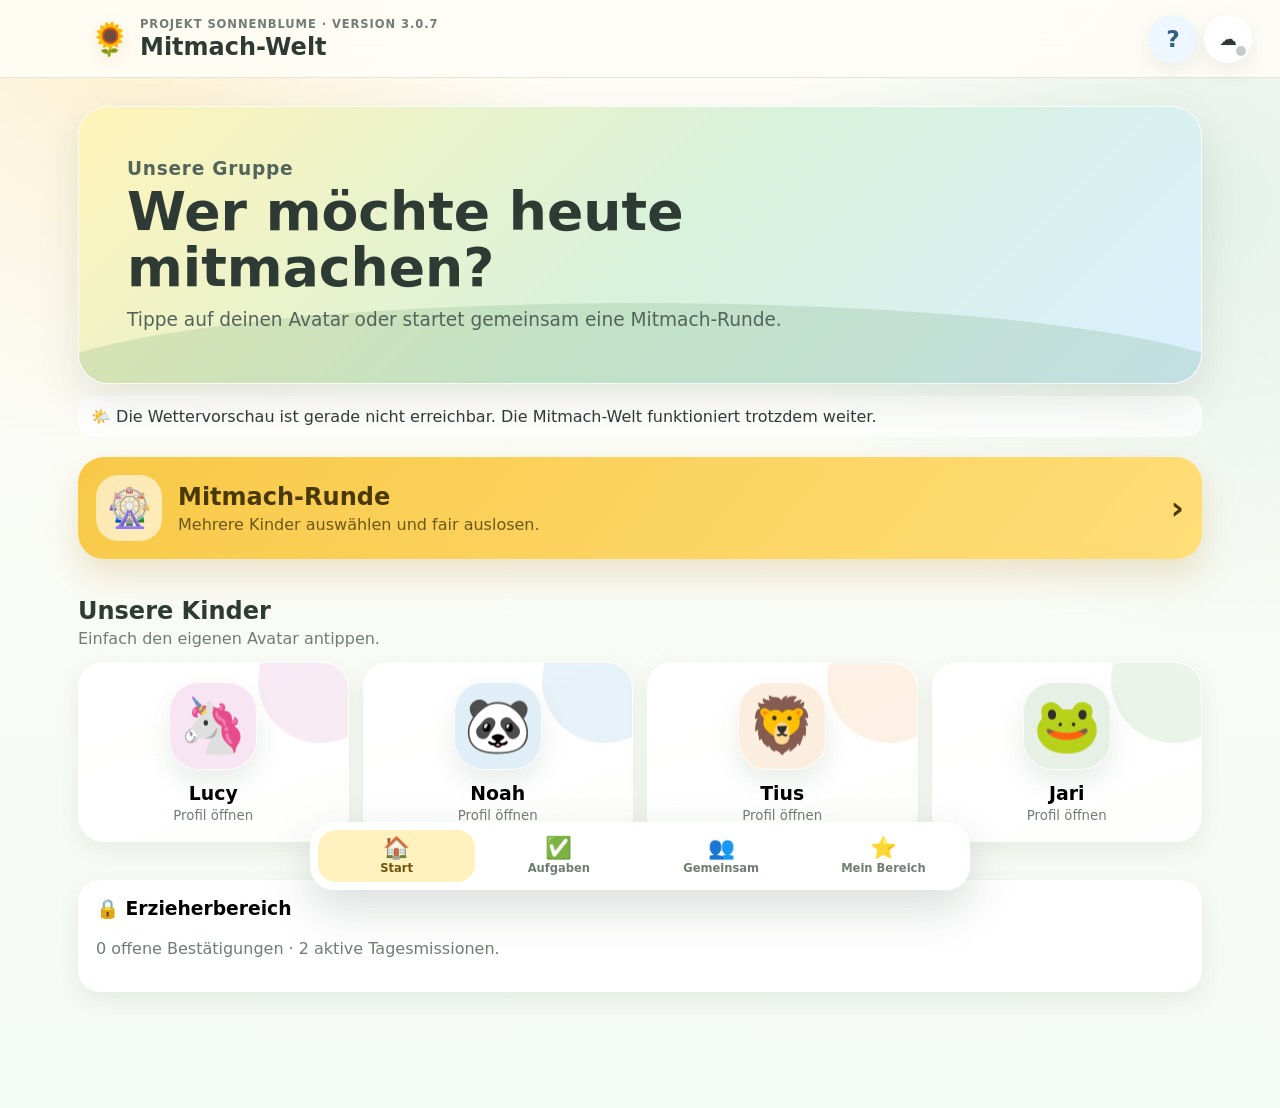
==== commit e60f31ea: "Mitmach-Welt 3.0.7 – Kinderbestand und Sync gegen veraltete Profile absichern" ====
--- a/index.html
+++ b/index.html
@@ -12,7 +12,7 @@
   <link rel="manifest" href="./manifest.webmanifest">
   <link rel="apple-touch-icon" href="./icon-192.png">
   <link rel="stylesheet" href="./styles.css">
-  <title>Mitmach-Welt 3.0.6</title>
+  <title>Mitmach-Welt 3.0.7</title>
 </head>
 <body>
   <div class="app-shell" id="appShell">
@@ -21,7 +21,7 @@
       <div class="brand-block">
         <span class="brand-flower" aria-hidden="true">🌻</span>
         <div>
-          <p class="eyebrow">Projekt Sonnenblume · Version 3.0.6</p>
+          <p class="eyebrow">Projekt Sonnenblume · Version 3.0.7</p>
           <h1 id="screenTitle">Mitmach-Welt</h1>
         </div>
       </div>
@@ -51,5 +51,6 @@
   <script src="./hotfix-3.0.4.js" defer></script>
   <script src="./hotfix-3.0.6.js" defer></script>
   <script src="./sync.js" defer></script>
+  <script src="./hotfix-3.0.7.js" defer></script>
 </body>
 </html>
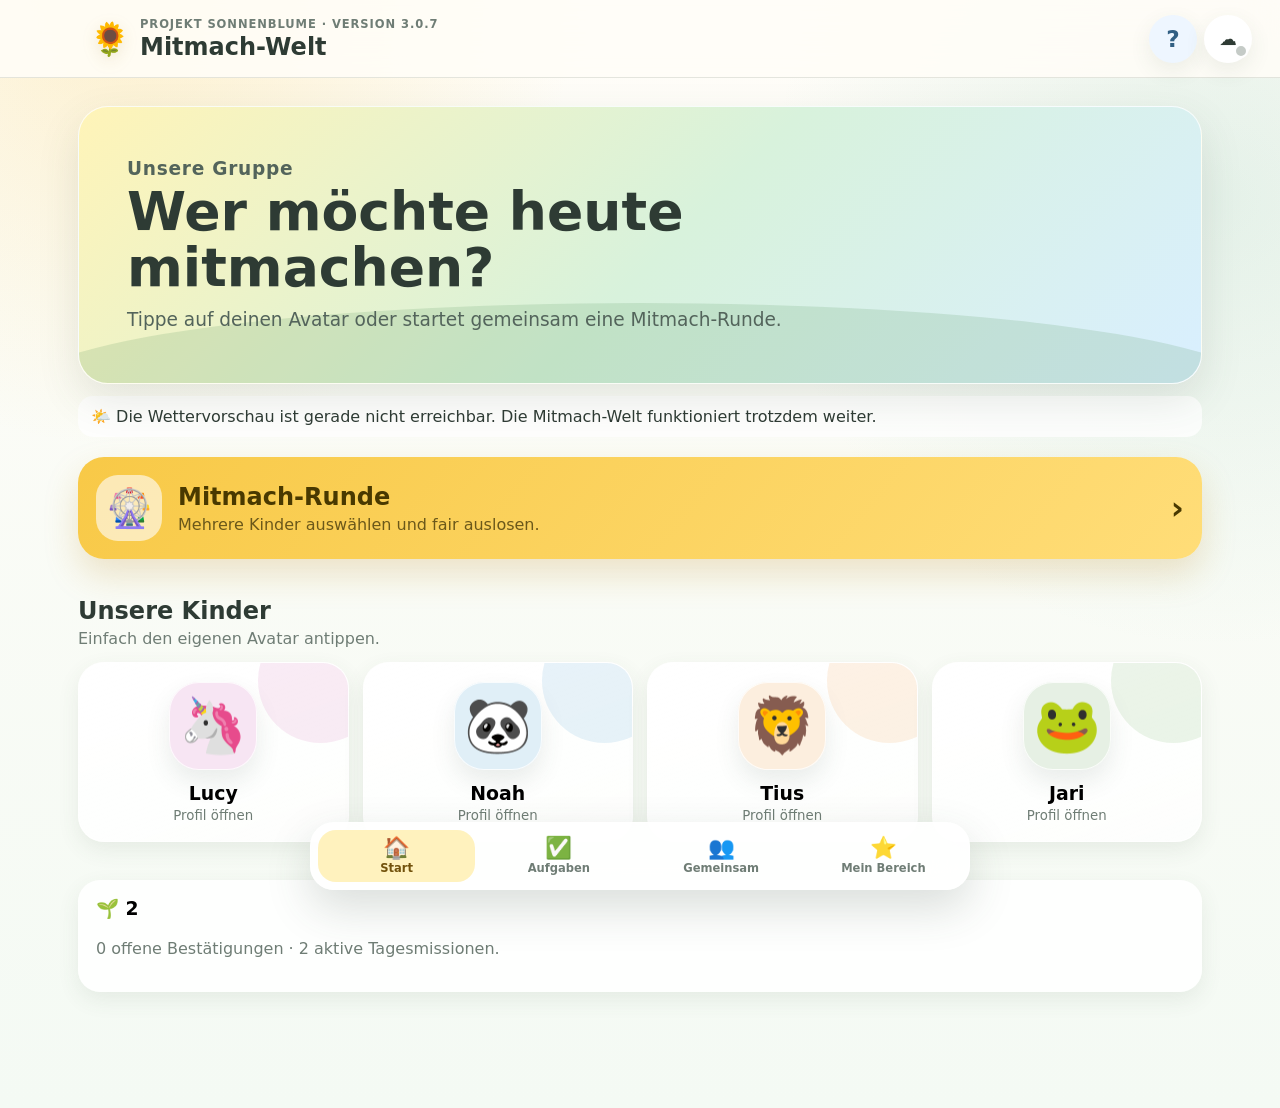
==== commit b3f99f14: "Mitmach-Welt 3.0.7 – Integritätsprüfung beim Start laden" ====
--- a/index.html
+++ b/index.html
@@ -52,5 +52,6 @@
   <script src="./hotfix-3.0.6.js" defer></script>
   <script src="./sync.js" defer></script>
   <script src="./hotfix-3.0.7.js" defer></script>
+  <script src="./integrity-3.0.7.js" defer></script>
 </body>
 </html>
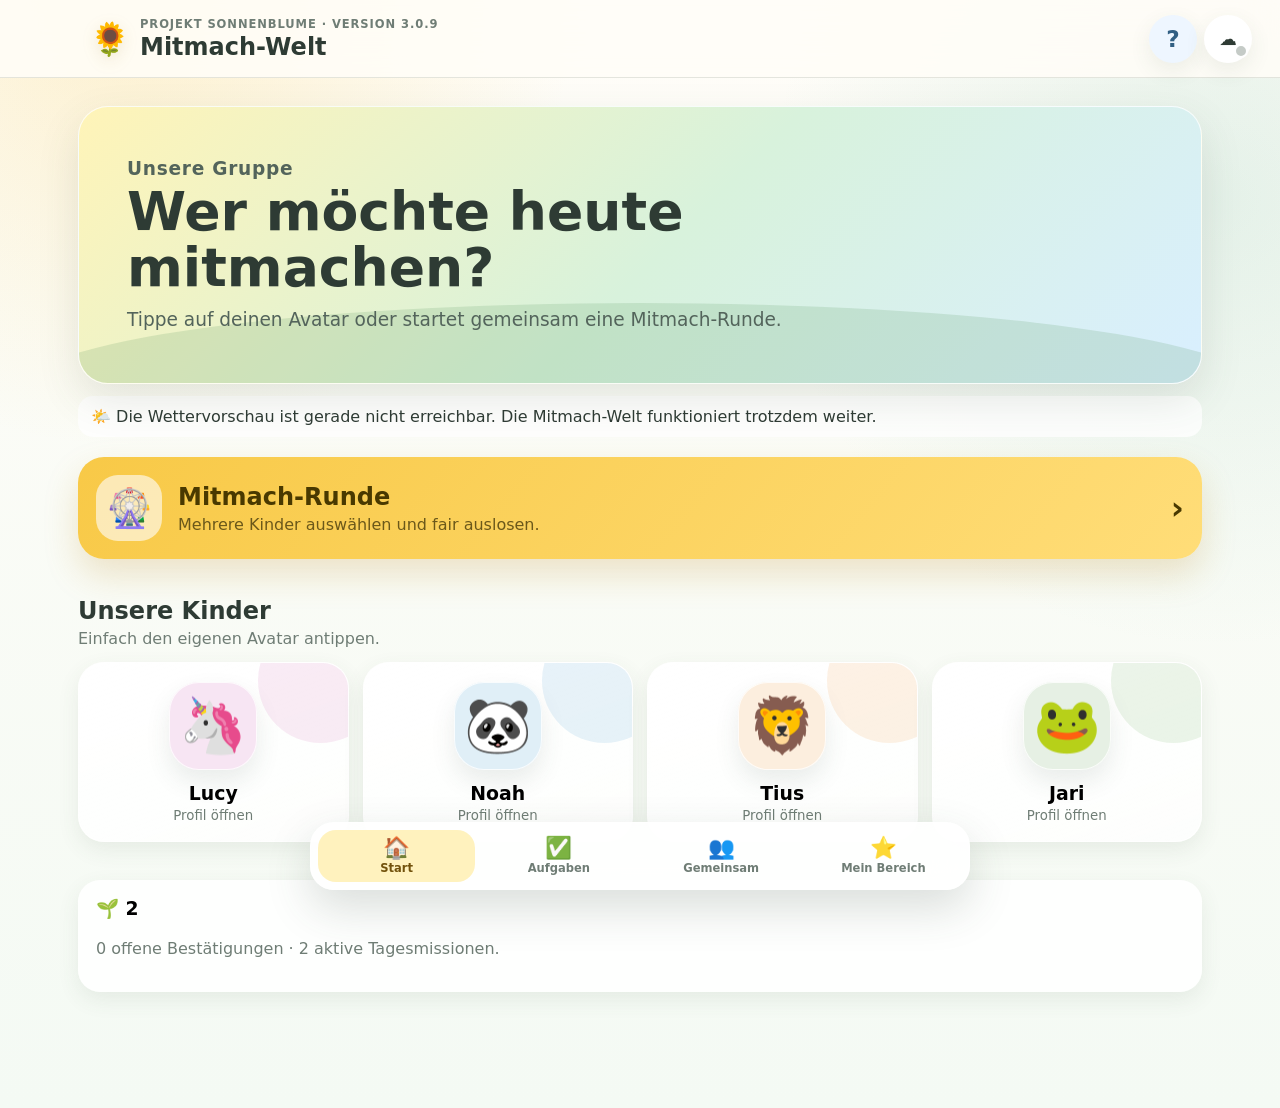
==== commit 82c7f717: "Mitmach-Welt 3.0.9 – neue Reservierungsprüfung laden" ====
--- a/index.html
+++ b/index.html
@@ -12,7 +12,7 @@
   <link rel="manifest" href="./manifest.webmanifest">
   <link rel="apple-touch-icon" href="./icon-192.png">
   <link rel="stylesheet" href="./styles.css">
-  <title>Mitmach-Welt 3.0.7</title>
+  <title>Mitmach-Welt 3.0.9</title>
 </head>
 <body>
   <div class="app-shell" id="appShell">
@@ -21,7 +21,7 @@
       <div class="brand-block">
         <span class="brand-flower" aria-hidden="true">🌻</span>
         <div>
-          <p class="eyebrow">Projekt Sonnenblume · Version 3.0.7</p>
+          <p class="eyebrow">Projekt Sonnenblume · Version 3.0.9</p>
           <h1 id="screenTitle">Mitmach-Welt</h1>
         </div>
       </div>
@@ -53,5 +53,7 @@
   <script src="./sync.js" defer></script>
   <script src="./hotfix-3.0.7.js" defer></script>
   <script src="./integrity-3.0.7.js" defer></script>
+  <script src="./hotfix-3.0.8.js" defer></script>
+  <script src="./hotfix-3.0.9.js" defer></script>
 </body>
 </html>
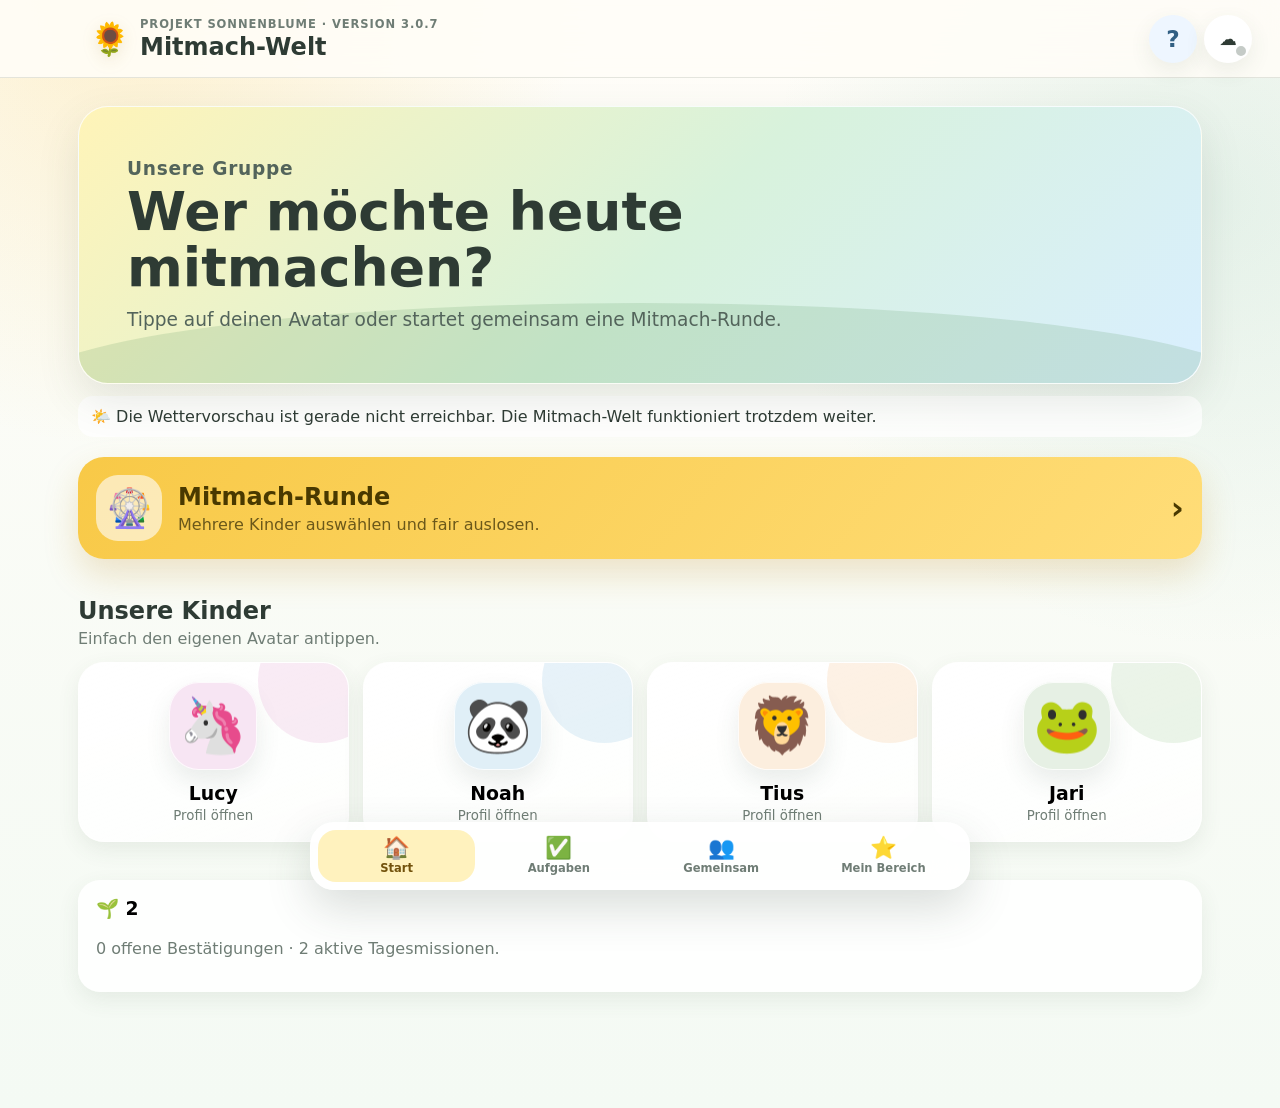
==== commit 9c3f27e0: "Notfall-Rollback: fehlerhafte 3.0.9-Schicht deaktivieren" ====
--- a/index.html
+++ b/index.html
@@ -12,7 +12,7 @@
   <link rel="manifest" href="./manifest.webmanifest">
   <link rel="apple-touch-icon" href="./icon-192.png">
   <link rel="stylesheet" href="./styles.css">
-  <title>Mitmach-Welt 3.0.9</title>
+  <title>Mitmach-Welt 3.0.8</title>
 </head>
 <body>
   <div class="app-shell" id="appShell">
@@ -21,7 +21,7 @@
       <div class="brand-block">
         <span class="brand-flower" aria-hidden="true">🌻</span>
         <div>
-          <p class="eyebrow">Projekt Sonnenblume · Version 3.0.9</p>
+          <p class="eyebrow">Projekt Sonnenblume · Version 3.0.8</p>
           <h1 id="screenTitle">Mitmach-Welt</h1>
         </div>
       </div>
@@ -54,6 +54,5 @@
   <script src="./hotfix-3.0.7.js" defer></script>
   <script src="./integrity-3.0.7.js" defer></script>
   <script src="./hotfix-3.0.8.js" defer></script>
-  <script src="./hotfix-3.0.9.js" defer></script>
 </body>
 </html>
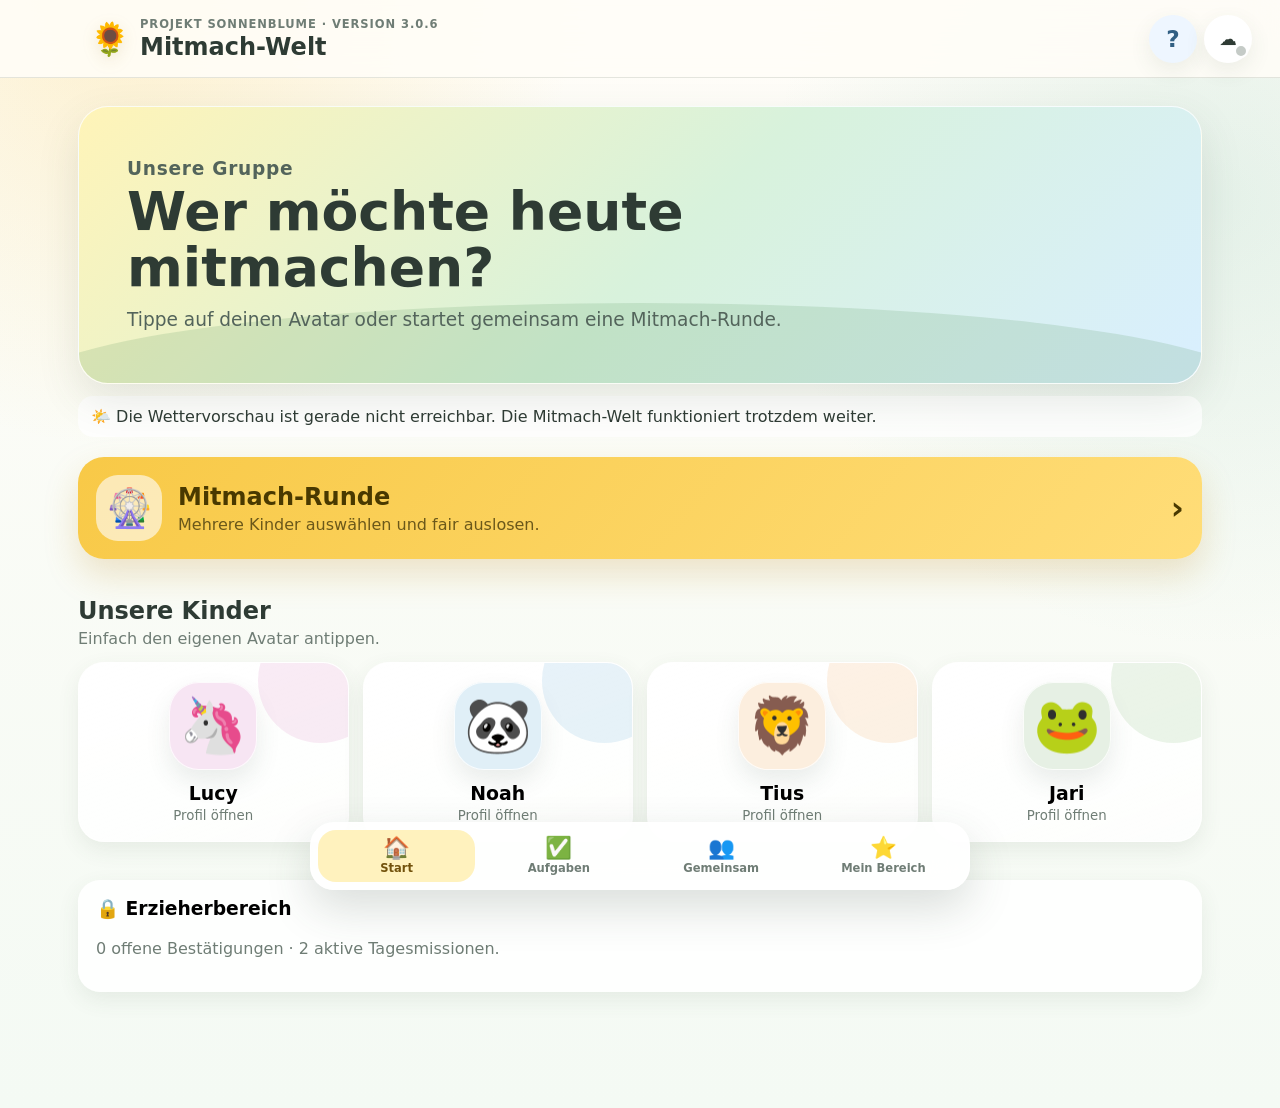
==== commit bdd22ac8: "Notfall-Stabilisierung: nur bewährte 3.0.6-Schicht laden" ====
--- a/index.html
+++ b/index.html
@@ -12,7 +12,7 @@
   <link rel="manifest" href="./manifest.webmanifest">
   <link rel="apple-touch-icon" href="./icon-192.png">
   <link rel="stylesheet" href="./styles.css">
-  <title>Mitmach-Welt 3.0.8</title>
+  <title>Mitmach-Welt 3.0.6</title>
 </head>
 <body>
   <div class="app-shell" id="appShell">
@@ -21,7 +21,7 @@
       <div class="brand-block">
         <span class="brand-flower" aria-hidden="true">🌻</span>
         <div>
-          <p class="eyebrow">Projekt Sonnenblume · Version 3.0.8</p>
+          <p class="eyebrow">Projekt Sonnenblume · Version 3.0.6</p>
           <h1 id="screenTitle">Mitmach-Welt</h1>
         </div>
       </div>
@@ -51,8 +51,5 @@
   <script src="./hotfix-3.0.4.js" defer></script>
   <script src="./hotfix-3.0.6.js" defer></script>
   <script src="./sync.js" defer></script>
-  <script src="./hotfix-3.0.7.js" defer></script>
-  <script src="./integrity-3.0.7.js" defer></script>
-  <script src="./hotfix-3.0.8.js" defer></script>
 </body>
 </html>
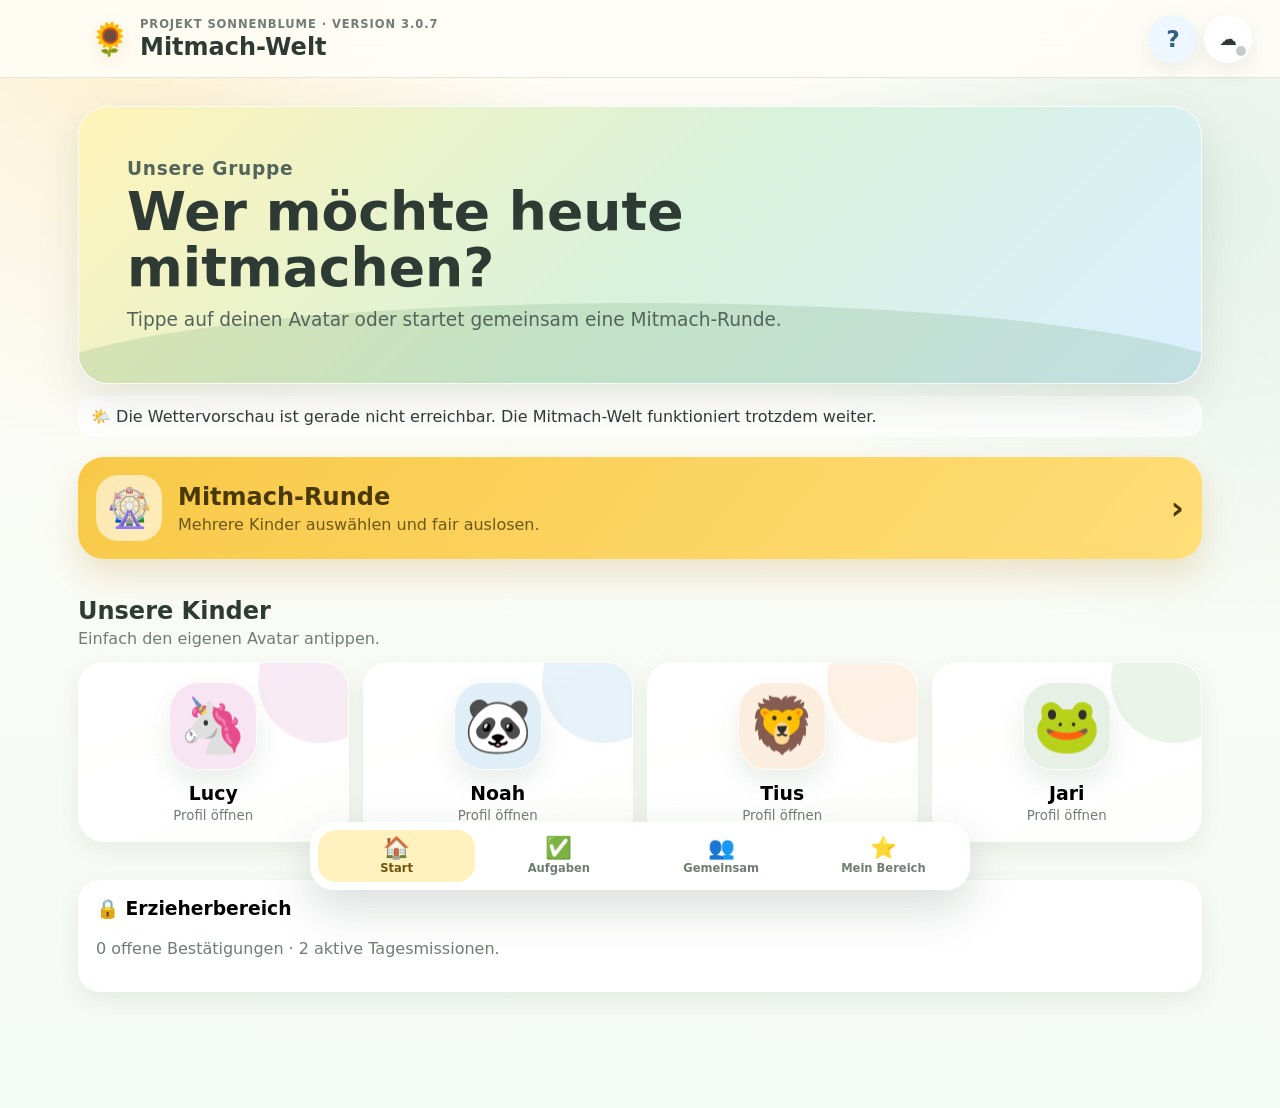
==== commit f49e3bc4: "Mitmach-Welt 3.0.7: stabile Fix-Schicht laden" ====
--- a/index.html
+++ b/index.html
@@ -12,7 +12,7 @@
   <link rel="manifest" href="./manifest.webmanifest">
   <link rel="apple-touch-icon" href="./icon-192.png">
   <link rel="stylesheet" href="./styles.css">
-  <title>Mitmach-Welt 3.0.6</title>
+  <title>Mitmach-Welt 3.0.7</title>
 </head>
 <body>
   <div class="app-shell" id="appShell">
@@ -21,7 +21,7 @@
       <div class="brand-block">
         <span class="brand-flower" aria-hidden="true">🌻</span>
         <div>
-          <p class="eyebrow">Projekt Sonnenblume · Version 3.0.6</p>
+          <p class="eyebrow">Projekt Sonnenblume · Version 3.0.7</p>
           <h1 id="screenTitle">Mitmach-Welt</h1>
         </div>
       </div>
@@ -51,5 +51,6 @@
   <script src="./hotfix-3.0.4.js" defer></script>
   <script src="./hotfix-3.0.6.js" defer></script>
   <script src="./sync.js" defer></script>
+  <script src="./hotfix-3.0.7-stable.js" defer></script>
 </body>
 </html>
